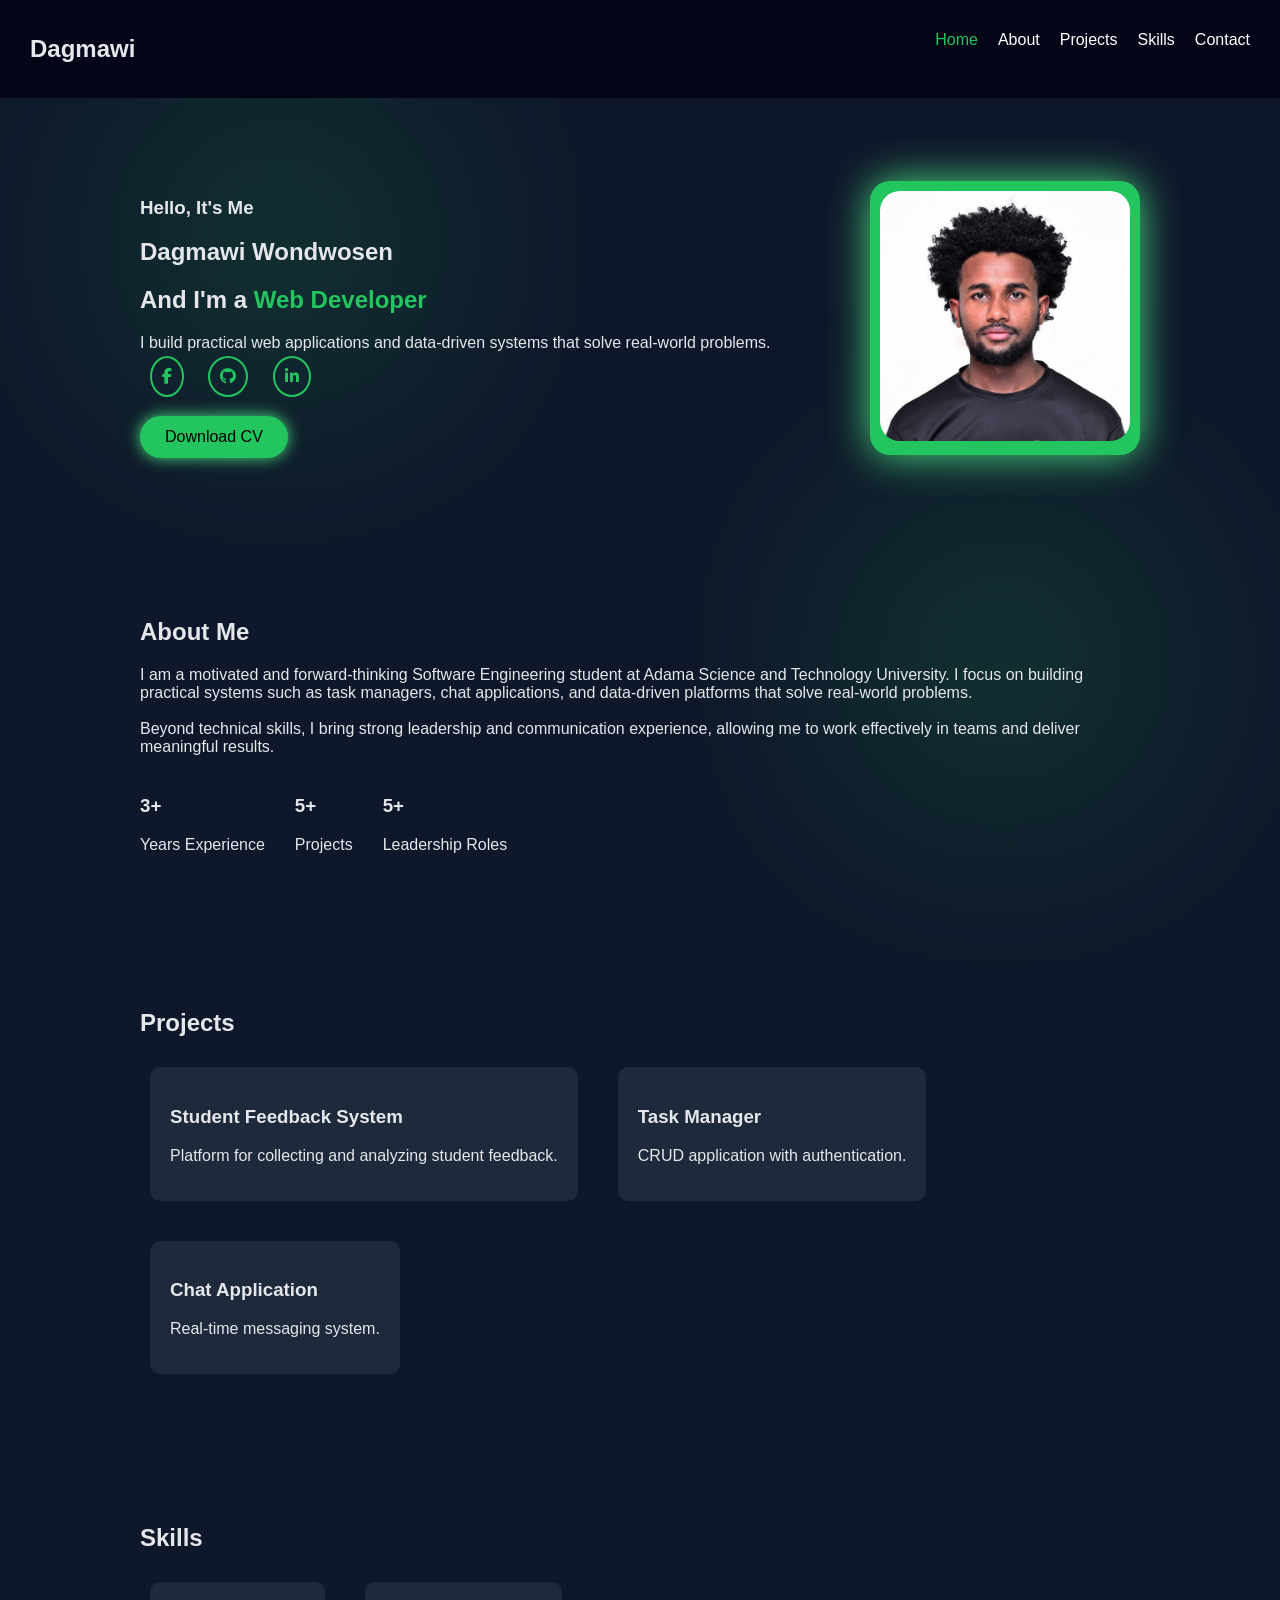
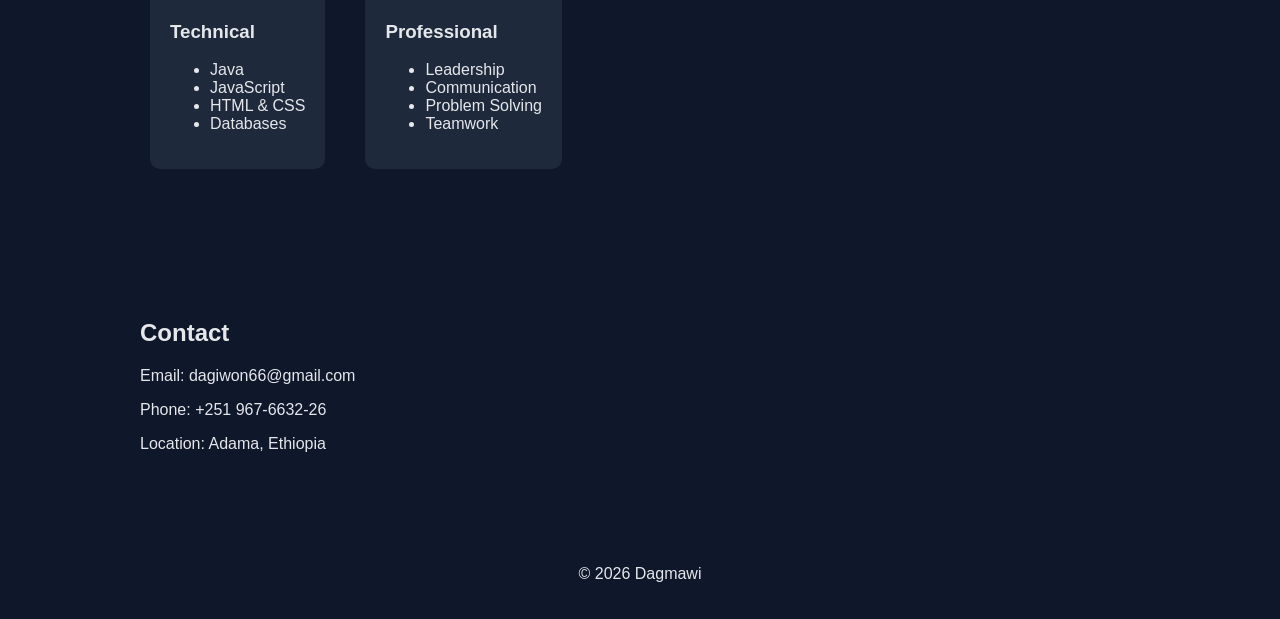
==== index.html @ 43750813 "Updated portfolio design and features" ====
<!DOCTYPE html>
<html lang="en">
<head>
    <meta charset="UTF-8">
    <meta name="viewport" content="width=device-width, initial-scale=1.0">
    <title>Dagmawi Portfolio</title>
    <link rel="stylesheet" href="style.css">

    <!-- ICONS -->
    <link rel="stylesheet" href="https://cdnjs.cloudflare.com/ajax/libs/font-awesome/6.5.0/css/all.min.css">
</head>
<body>

<!-- BACKGROUND SHAPES -->
<div class="bg-shape shape1"></div>
<div class="bg-shape shape2"></div>

<!-- NAVBAR -->
<nav>
    <h2 class="logo">Dagmawi</h2>
    <ul>
        <li><a href="#home" class="active">Home</a></li>
        <li><a href="#about">About</a></li>
        <li><a href="#projects">Projects</a></li>
        <li><a href="#skills">Skills</a></li>
        <li><a href="#contact">Contact</a></li>
    </ul>
</nav>

<!-- HERO -->
<section id="home" class="hero">

    <div class="hero-left">
        <h3>Hello, It's Me</h3>
        <h1>Dagmawi Wondwosen</h1>
        <h2>And I'm a <span class="highlight">Web Developer</span></h2>

        <p>
            I build practical web applications and data-driven systems that solve real-world problems.
        </p>

        <!-- SOCIAL -->
        <div class="socials">
            <a href="#"><i class="fab fa-facebook-f"></i></a>
            <a href="#"><i class="fab fa-github"></i></a>
            <a href="#"><i class="fab fa-linkedin-in"></i></a>
        </div>

        <!-- DOWNLOAD CV (FIXED) -->
        <a href="Dagmawi_CV.pdf" download class="btn">Download CV</a>
    </div>

    <div class="hero-right">
        <div class="image-box">
            <img src="images/profile.jpg" alt="Profile">
        </div>
    </div>

</section>

<!-- ABOUT -->
<section id="about">
    <h2>About Me</h2>

    <p>
        I am a motivated and forward-thinking Software Engineering student at Adama Science and Technology University. 
        I focus on building practical systems such as task managers, chat applications, and data-driven platforms that solve real-world problems.
        <br><br>
        Beyond technical skills, I bring strong leadership and communication experience, allowing me to work effectively in teams and deliver meaningful results.
    </p>

    <div class="stats">
        <div><h3>3+</h3><p>Years Experience</p></div>
        <div><h3>5+</h3><p>Projects</p></div>
        <div><h3>5+</h3><p>Leadership Roles</p></div>
    </div>
</section>

<!-- PROJECTS -->
<section id="projects">
    <h2>Projects</h2>

    <div class="project-grid">
        <div class="card">
            <h3>Student Feedback System</h3>
            <p>Platform for collecting and analyzing student feedback.</p>
        </div>

        <div class="card">
            <h3>Task Manager</h3>
            <p>CRUD application with authentication.</p>
        </div>

        <div class="card">
            <h3>Chat Application</h3>
            <p>Real-time messaging system.</p>
        </div>
    </div>
</section>

<!-- SKILLS -->
<section id="skills">
    <h2>Skills</h2>

    <div class="skills-grid">
        <div class="card">
            <h3>Technical</h3>
            <ul>
                <li>Java</li>
                <li>JavaScript</li>
                <li>HTML & CSS</li>
                <li>Databases</li>
            </ul>
        </div>

        <div class="card">
            <h3>Professional</h3>
            <ul>
                <li>Leadership</li>
                <li>Communication</li>
                <li>Problem Solving</li>
                <li>Teamwork</li>
            </ul>
        </div>
    </div>
</section>

<!-- CONTACT -->
<section id="contact">
    <h2>Contact</h2>
    <p>Email: dagiwon66@gmail.com</p>
    <p>Phone: +251 967-6632-26</p>
    <p>Location: Adama, Ethiopia</p>
</section>

<footer>
    <p>© 2026 Dagmawi</p>
</footer>

<script src="script.js"></script>
</body>
</html>
---- style.css ----
body {
    margin: 0;
    font-family: 'Segoe UI', sans-serif;
    background: #0f172a;
    color: #e5e7eb;
}

/* NAV */
nav {
    display: flex;
    justify-content: space-between;
    padding: 15px 30px;
    background: #020617;
}

nav ul {
    display: flex;
    gap: 20px;
    list-style: none;
}

nav a {
    color: white;
    text-decoration: none;
}

nav a.active {
    color: #22c55e;
}

/* HERO */
.hero {
    display: flex;
    justify-content: space-between;
    align-items: center;
    padding: 80px;
}

.highlight {
    color: #22c55e;
}

/* SOCIAL */
.socials {
    margin-top: 15px;
}

.socials a {
    margin: 10px;
    padding: 10px;
    border: 2px solid #22c55e;
    border-radius: 50%;
    color: #22c55e;
}

.socials a:hover {
    background: #22c55e;
    color: black;
}

/* BUTTON */
.btn {
    display: inline-block;
    margin-top: 30px;
    padding: 12px 25px;
    background: #22c55e;
    border-radius: 25px;
    text-decoration: none;
    color: black;
    box-shadow: 0 0 15px #4ade80;
}

/* IMAGE */
.image-box {
    background: #22c55e;
    padding: 10px;
    border-radius: 20px;
    box-shadow: 0 0 40px #4ade80;
    animation: glow 2s infinite alternate;
}

.image-box img {
    width: 250px;
    border-radius: 20px;
}

/* SECTIONS */
section {
    padding: 60px 30px;
    max-width: 1000px;
    margin: auto;
}

/* CARDS */
.card {
    background: #1e293b;
    padding: 20px;
    border-radius: 10px;
    margin: 10px;
    transition: 0.3s;
}

.card:hover {
    transform: translateY(-5px);
    box-shadow: 0 0 20px #4ade80;
}

/* GRID */
.project-grid, .skills-grid {
    display: flex;
    gap: 20px;
    flex-wrap: wrap;
}

/* STATS */
.stats {
    display: flex;
    gap: 30px;
    margin-top: 20px;
}

/* BACKGROUND SHAPES */
.bg-shape {
    position: fixed;
    width: 300px;
    height: 300px;
    background: #22c55e;
    filter: blur(120px);
    opacity: 0.2;
    z-index: -1;
}

.shape1 { top: 10%; left: 10%; }
.shape2 { bottom: 10%; right: 10%; }

/* FOOTER */
footer {
    text-align: center;
    padding: 20px;
}

/* ANIMATION */
@keyframes glow {
    from { box-shadow: 0 0 20px #22c55e; }
    to { box-shadow: 0 0 50px #4ade80; }
}
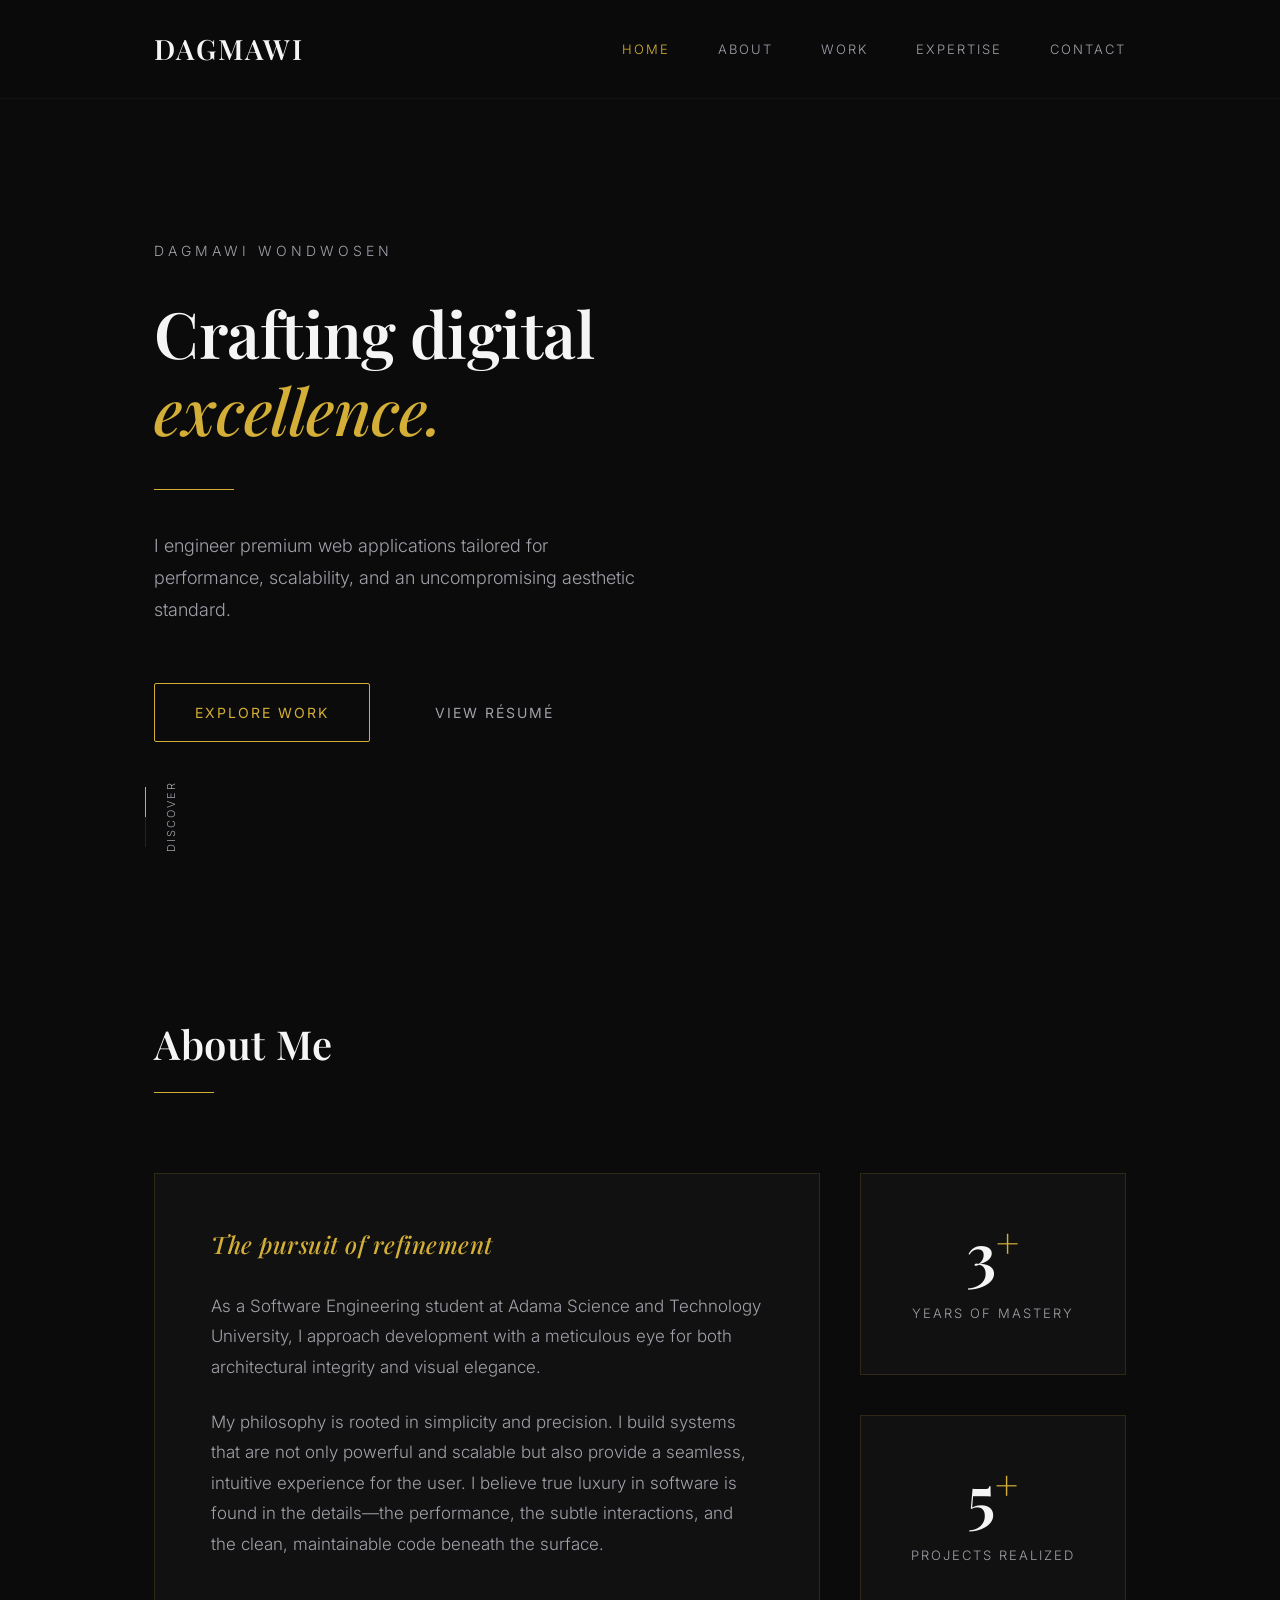
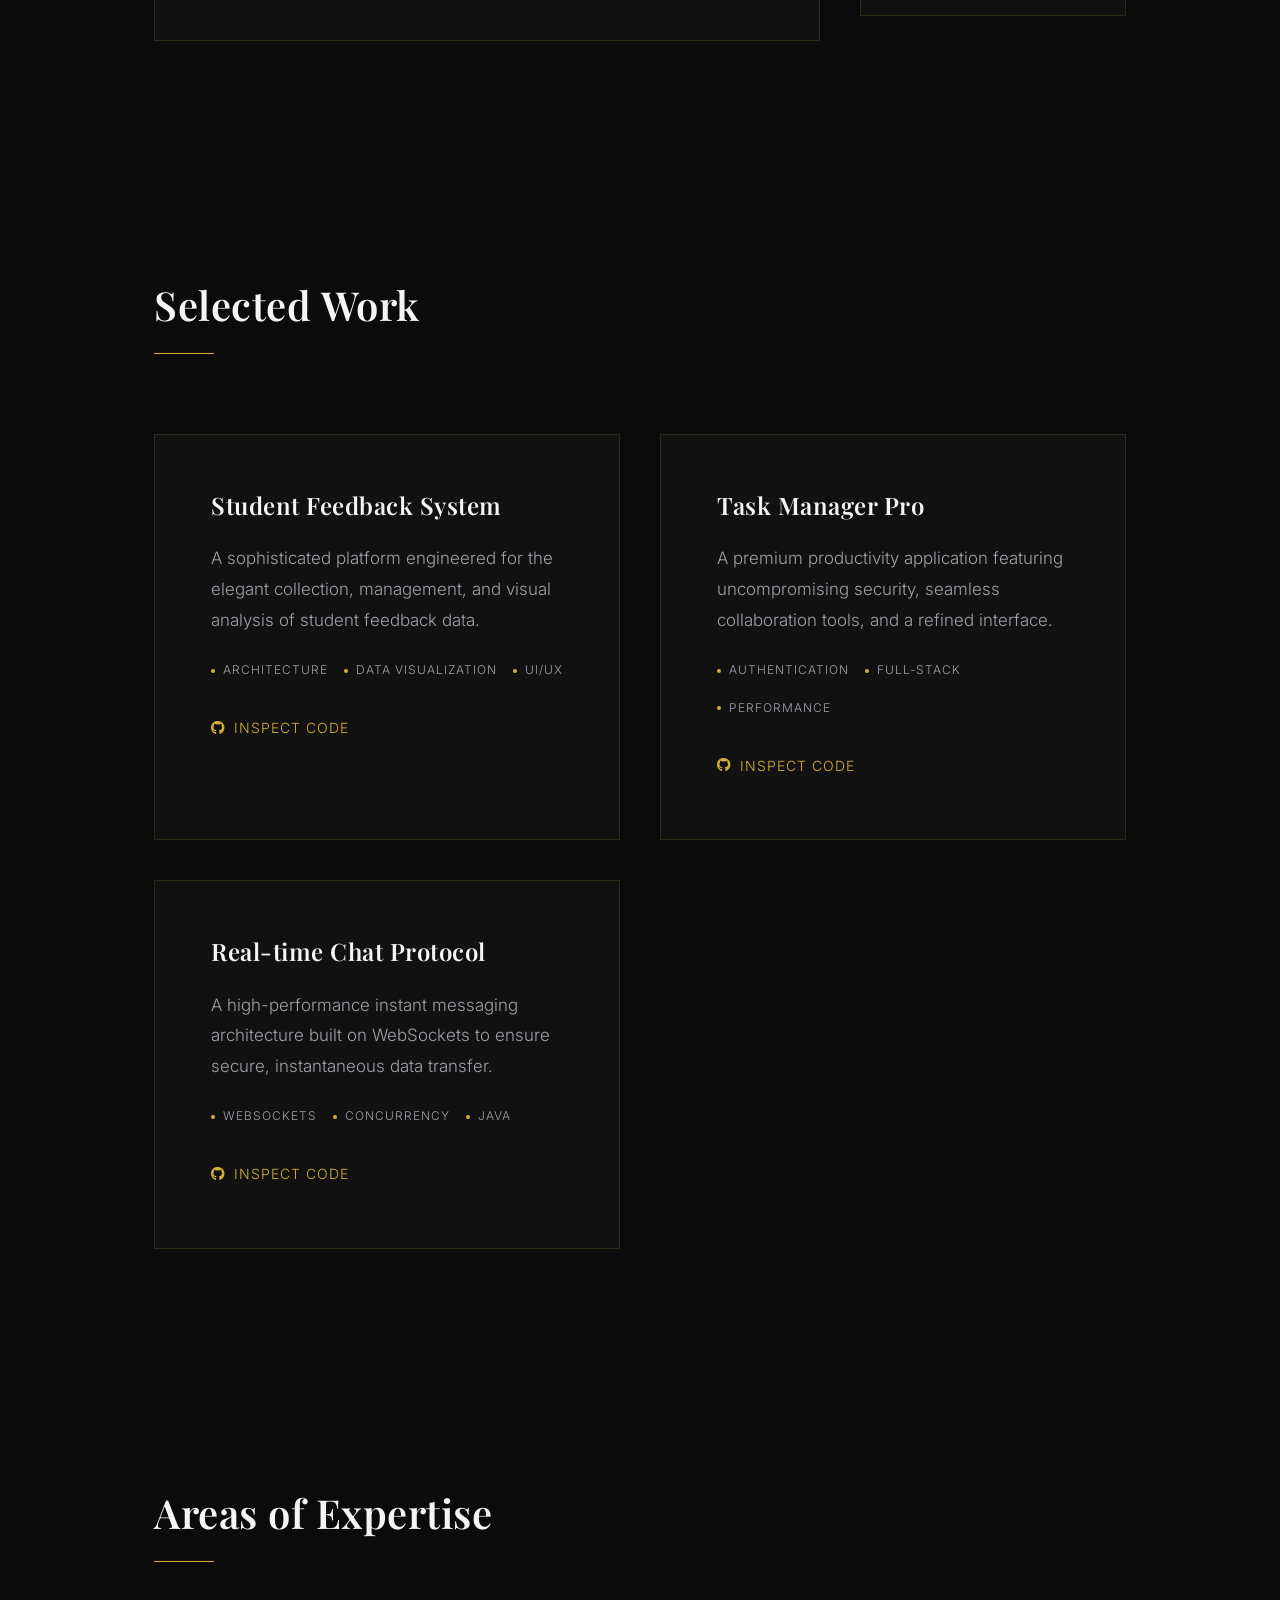
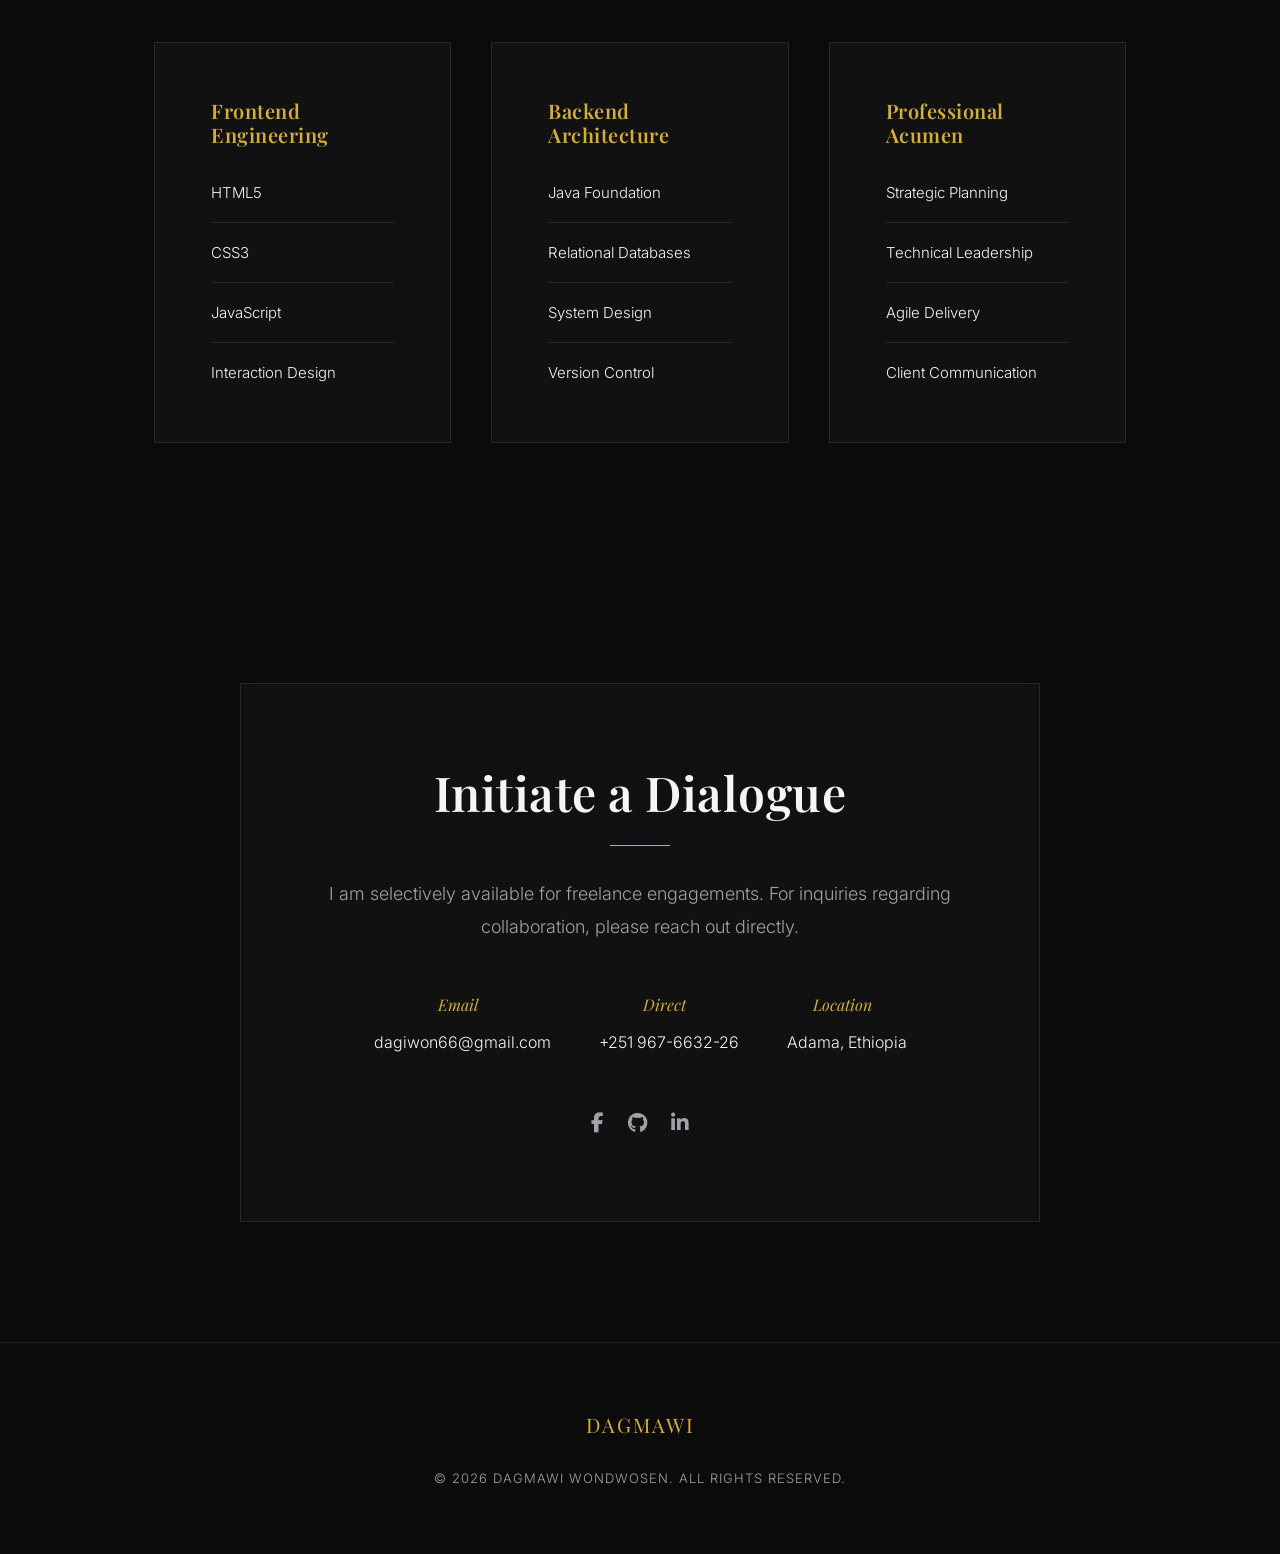
==== commit c6b184e8: "updated portfolio" ====
--- a/index.html
+++ b/index.html
@@ -3,140 +3,231 @@
 <head>
     <meta charset="UTF-8">
     <meta name="viewport" content="width=device-width, initial-scale=1.0">
-    <title>Dagmawi Portfolio</title>
+    <title>Dagmawi Wondwosen | Web Developer</title>
+    <!-- Fonts -->
+    <link rel="preconnect" href="https://fonts.googleapis.com">
+    <link rel="preconnect" href="https://fonts.gstatic.com" crossorigin>
+    <link href="https://fonts.googleapis.com/css2?family=Inter:wght@300;400;500&family=Playfair+Display:ital,wght@0,500;0,600;0,700;1,500&display=swap" rel="stylesheet">
+    <!-- Icons -->
+    <link rel="stylesheet" href="https://cdnjs.cloudflare.com/ajax/libs/font-awesome/6.5.0/css/all.min.css">
+    <!-- CSS -->
     <link rel="stylesheet" href="style.css">
-
-    <!-- ICONS -->
-    <link rel="stylesheet" href="https://cdnjs.cloudflare.com/ajax/libs/font-awesome/6.5.0/css/all.min.css">
 </head>
 <body>
 
-<!-- BACKGROUND SHAPES -->
-<div class="bg-shape shape1"></div>
-<div class="bg-shape shape2"></div>
-
-<!-- NAVBAR -->
-<nav>
-    <h2 class="logo">Dagmawi</h2>
-    <ul>
-        <li><a href="#home" class="active">Home</a></li>
-        <li><a href="#about">About</a></li>
-        <li><a href="#projects">Projects</a></li>
-        <li><a href="#skills">Skills</a></li>
-        <li><a href="#contact">Contact</a></li>
-    </ul>
-</nav>
-
-<!-- HERO -->
-<section id="home" class="hero">
-
-    <div class="hero-left">
-        <h3>Hello, It's Me</h3>
-        <h1>Dagmawi Wondwosen</h1>
-        <h2>And I'm a <span class="highlight">Web Developer</span></h2>
-
-        <p>
-            I build practical web applications and data-driven systems that solve real-world problems.
-        </p>
-
-        <!-- SOCIAL -->
-        <div class="socials">
-            <a href="#"><i class="fab fa-facebook-f"></i></a>
-            <a href="#"><i class="fab fa-github"></i></a>
-            <a href="#"><i class="fab fa-linkedin-in"></i></a>
+    <!-- Header & Navigation -->
+    <header>
+        <nav class="main-nav">
+            <a href="#home" class="logo">Dagmawi</a>
+            <ul class="nav-links">
+                <li><a href="#home" class="active">Home</a></li>
+                <li><a href="#about">About</a></li>
+                <li><a href="#projects">Work</a></li>
+                <li><a href="#skills">Expertise</a></li>
+                <li><a href="#contact">Contact</a></li>
+            </ul>
+            <div class="menu-toggle">
+                <i class="fas fa-bars"></i>
+            </div>
+        </nav>
+    </header>
+
+    <main>
+        <!-- Home / Hero Section -->
+        <section id="home" class="hero">
+            <div class="hero-content">
+                <div class="hero-text">
+                    <p class="greeting reveal-up">Dagmawi Wondwosen</p>
+                    <h1 class="title reveal-up delay-1">
+                        Crafting digital <br>
+                        <em>excellence.</em>
+                    </h1>
+                    <div class="gold-line reveal-up delay-2"></div>
+                    <p class="description reveal-up delay-3">
+                        I engineer premium web applications tailored for performance, scalability, and an uncompromising aesthetic standard.
+                    </p>
+                    <div class="hero-actions reveal-up delay-4">
+                        <a href="#projects" class="btn primary-btn">
+                            Explore Work
+                        </a>
+                        <a href="cv.html" target="_blank" class="btn secondary-btn">
+                            View Résumé
+                        </a>
+                    </div>
+                </div>
+            </div>
+            
+            <div class="scroll-indicator">
+                <div class="scroll-line"></div>
+                <span>Discover</span>
+            </div>
+        </section>
+
+        <!-- About Section -->
+        <section id="about" class="about section-spacing">
+            <div class="section-header reveal-up">
+                <h2>About Me</h2>
+                <div class="gold-divider"></div>
+            </div>
+            
+            <div class="about-grid">
+                <div class="about-text luxury-card reveal-up">
+                    <h3>The pursuit of refinement</h3>
+                    <p>As a Software Engineering student at Adama Science and Technology University, I approach development with a meticulous eye for both architectural integrity and visual elegance.</p>
+                    <p>My philosophy is rooted in simplicity and precision. I build systems that are not only powerful and scalable but also provide a seamless, intuitive experience for the user. I believe true luxury in software is found in the details—the performance, the subtle interactions, and the clean, maintainable code beneath the surface.</p>
+                </div>
+                <div class="stats-container">
+                    <div class="stat-box luxury-card reveal-up delay-1">
+                        <h3 class="stat-number">3<span class="gold-plus">+</span></h3>
+                        <p class="stat-label">Years of Mastery</p>
+                    </div>
+                    <div class="stat-box luxury-card reveal-up delay-2">
+                        <h3 class="stat-number">5<span class="gold-plus">+</span></h3>
+                        <p class="stat-label">Projects Realized</p>
+                    </div>
+                </div>
+            </div>
+        </section>
+
+        <!-- Projects Section -->
+        <section id="projects" class="projects section-spacing">
+            <div class="section-header reveal-up">
+                <h2>Selected Work</h2>
+                <div class="gold-divider"></div>
+            </div>
+            
+            <div class="project-showcase">
+                <!-- Project 1 -->
+                <div class="project-card luxury-card reveal-up">
+                    <div class="project-content">
+                        <h3>Student Feedback System</h3>
+                        <p>A sophisticated platform engineered for the elegant collection, management, and visual analysis of student feedback data.</p>
+                        <div class="project-tags">
+                            <span>Architecture</span>
+                            <span>Data Visualization</span>
+                            <span>UI/UX</span>
+                        </div>
+                        <div class="project-links mt-32">
+                             <a href="https://github.com/dreykov69/Student-Feedback-and-evaluation-System" target="_blank" rel="noopener noreferrer" class="btn-text">
+                                <i class="fab fa-github"></i> Inspect Code
+                            </a>
+                        </div>
+                    </div>
+                </div>
+
+                <!-- Project 2 -->
+                <div class="project-card luxury-card reveal-up delay-1">
+                    <div class="project-content">
+                        <h3>Task Manager Pro</h3>
+                        <p>A premium productivity application featuring uncompromising security, seamless collaboration tools, and a refined interface.</p>
+                        <div class="project-tags">
+                            <span>Authentication</span>
+                            <span>Full-Stack</span>
+                            <span>Performance</span>
+                        </div>
+                        <div class="project-links mt-32">
+                            <a href="https://github.com/dreykov69/Task-Manager" target="_blank" rel="noopener noreferrer" class="btn-text">
+                                <i class="fab fa-github"></i> Inspect Code
+                            </a>
+                        </div>
+                    </div>
+                </div>
+
+                <!-- Project 3 -->
+                <div class="project-card luxury-card reveal-up delay-2">
+                    <div class="project-content">
+                        <h3>Real-time Chat Protocol</h3>
+                        <p>A high-performance instant messaging architecture built on WebSockets to ensure secure, instantaneous data transfer.</p>
+                        <div class="project-tags">
+                            <span>WebSockets</span>
+                            <span>Concurrency</span>
+                            <span>Java</span>
+                        </div>
+                         <div class="project-links mt-32">
+                            <a href="https://github.com/dreykov69/Chat-App" target="_blank" rel="noopener noreferrer" class="btn-text">
+                                <i class="fab fa-github"></i> Inspect Code
+                            </a>
+                        </div>
+                    </div>
+                </div>
+            </div>
+        </section>
+
+        <!-- Skills Section -->
+        <section id="skills" class="skills section-spacing">
+             <div class="section-header reveal-up">
+                <h2>Areas of Expertise</h2>
+                <div class="gold-divider"></div>
+            </div>
+            
+            <div class="skills-grid">
+                <div class="skill-category luxury-card reveal-up">
+                    <h3>Frontend Engineering</h3>
+                    <div class="skill-tags">
+                        <span>HTML5</span>
+                        <span>CSS3</span>
+                        <span>JavaScript</span>
+                        <span>Interaction Design</span>
+                    </div>
+                </div>
+                <div class="skill-category luxury-card reveal-up delay-1">
+                    <h3>Backend Architecture</h3>
+                    <div class="skill-tags">
+                        <span>Java Foundation</span>
+                        <span>Relational Databases</span>
+                        <span>System Design</span>
+                        <span>Version Control</span>
+                    </div>
+                </div>
+                <div class="skill-category luxury-card reveal-up delay-2">
+                    <h3>Professional Acumen</h3>
+                    <div class="skill-tags">
+                        <span>Strategic Planning</span>
+                        <span>Technical Leadership</span>
+                        <span>Agile Delivery</span>
+                        <span>Client Communication</span>
+                    </div>
+                </div>
+            </div>
+        </section>
+
+        <!-- Contact Section -->
+        <section id="contact" class="contact section-spacing">
+            <div class="contact-card luxury-card reveal-up">
+                <div class="contact-info">
+                    <h2>Initiate a Dialogue</h2>
+                    <div class="gold-divider center"></div>
+                    <p class="mt-32">I am selectively available for freelance engagements. For inquiries regarding collaboration, please reach out directly.</p>
+                    
+                    <div class="contact-links mt-48">
+                        <a href="mailto:dagiwon66@gmail.com" class="contact-item">
+                            <span class="gold-accent">Email</span> dagiwon66@gmail.com
+                        </a>
+                        <a href="tel:+251967663226" class="contact-item">
+                            <span class="gold-accent">Direct</span> +251 967-6632-26
+                        </a>
+                        <div class="contact-item">
+                            <span class="gold-accent">Location</span> Adama, Ethiopia
+                        </div>
+                    </div>
+
+                    <div class="social-links mt-48">
+                        <a href="#" aria-label="Facebook"><i class="fab fa-facebook-f"></i></a>
+                        <a href="#" aria-label="Github"><i class="fab fa-github"></i></a>
+                        <a href="#" aria-label="LinkedIn"><i class="fab fa-linkedin-in"></i></a>
+                    </div>
+                </div>
+            </div>
+        </section>
+    </main>
+
+    <footer>
+        <div class="footer-container">
+            <a href="#home" class="logo-small">Dagmawi</a>
+            <p>&copy; 2026 Dagmawi Wondwosen. All rights reserved.</p>
         </div>
-
-        <!-- DOWNLOAD CV (FIXED) -->
-        <a href="Dagmawi_CV.pdf" download class="btn">Download CV</a>
-    </div>
-
-    <div class="hero-right">
-        <div class="image-box">
-            <img src="images/profile.jpg" alt="Profile">
-        </div>
-    </div>
-
-</section>
-
-<!-- ABOUT -->
-<section id="about">
-    <h2>About Me</h2>
-
-    <p>
-        I am a motivated and forward-thinking Software Engineering student at Adama Science and Technology University. 
-        I focus on building practical systems such as task managers, chat applications, and data-driven platforms that solve real-world problems.
-        <br><br>
-        Beyond technical skills, I bring strong leadership and communication experience, allowing me to work effectively in teams and deliver meaningful results.
-    </p>
-
-    <div class="stats">
-        <div><h3>3+</h3><p>Years Experience</p></div>
-        <div><h3>5+</h3><p>Projects</p></div>
-        <div><h3>5+</h3><p>Leadership Roles</p></div>
-    </div>
-</section>
-
-<!-- PROJECTS -->
-<section id="projects">
-    <h2>Projects</h2>
-
-    <div class="project-grid">
-        <div class="card">
-            <h3>Student Feedback System</h3>
-            <p>Platform for collecting and analyzing student feedback.</p>
-        </div>
-
-        <div class="card">
-            <h3>Task Manager</h3>
-            <p>CRUD application with authentication.</p>
-        </div>
-
-        <div class="card">
-            <h3>Chat Application</h3>
-            <p>Real-time messaging system.</p>
-        </div>
-    </div>
-</section>
-
-<!-- SKILLS -->
-<section id="skills">
-    <h2>Skills</h2>
-
-    <div class="skills-grid">
-        <div class="card">
-            <h3>Technical</h3>
-            <ul>
-                <li>Java</li>
-                <li>JavaScript</li>
-                <li>HTML & CSS</li>
-                <li>Databases</li>
-            </ul>
-        </div>
-
-        <div class="card">
-            <h3>Professional</h3>
-            <ul>
-                <li>Leadership</li>
-                <li>Communication</li>
-                <li>Problem Solving</li>
-                <li>Teamwork</li>
-            </ul>
-        </div>
-    </div>
-</section>
-
-<!-- CONTACT -->
-<section id="contact">
-    <h2>Contact</h2>
-    <p>Email: dagiwon66@gmail.com</p>
-    <p>Phone: +251 967-6632-26</p>
-    <p>Location: Adama, Ethiopia</p>
-</section>
-
-<footer>
-    <p>© 2026 Dagmawi</p>
-</footer>
-
-<script src="script.js"></script>
+    </footer>
+
+    <script src="script.js"></script>
 </body>
 </html>
--- a/style.css
+++ b/style.css
@@ -1,146 +1,585 @@
+:root {
+    /* Colors - Premium Luxury Theme */
+    --bg-base: #0b0b0c;      /* Deep black */
+    --bg-surface: #111111;   /* Near black for cards */
+    
+    --text-primary: #f5f5f5; /* Soft white */
+    --text-secondary: #a1a1aa; /* Muted gray */
+    
+    --accent-gold: #d4af37;  /* Warm gold */
+    --accent-gold-dark: #aa8c2c; /* Darker gold for borders/hover */
+    --gold-gradient: linear-gradient(135deg, #d4af37, #f59e0b);
+    
+    --border-subtle: rgba(212, 175, 55, 0.15); /* Very faint gold border */
+    
+    /* Typography */
+    --font-heading: 'Playfair Display', serif;
+    --font-body: 'Inter', sans-serif;
+    
+    /* Layout */
+    --max-width: 1100px;
+    --section-padding: 120px; /* Massive spacing for luxury feel */
+}
+
+* {
+    margin: 0;
+    padding: 0;
+    box-sizing: border-box;
+}
+
+html {
+    scroll-behavior: smooth;
+    background-color: var(--bg-base);
+}
+
 body {
-    margin: 0;
-    font-family: 'Segoe UI', sans-serif;
-    background: #0f172a;
-    color: #e5e7eb;
-}
-
-/* NAV */
-nav {
+    font-family: var(--font-body);
+    background-color: var(--bg-base);
+    color: var(--text-primary);
+    line-height: 1.8;
+    font-size: 16px;
+    font-weight: 300;
+    -webkit-font-smoothing: antialiased;
+    -moz-osx-font-smoothing: grayscale;
+}
+
+/* Typography Hierarchy */
+h1, h2, h3, h4, .logo {
+    font-family: var(--font-heading);
+    color: var(--text-primary);
+    line-height: 1.2;
+    font-weight: 600;
+}
+
+h1 { 
+    font-size: clamp(40px, 6vw, 64px); 
+    letter-spacing: -0.5px;
+}
+
+h1 em {
+    color: var(--accent-gold);
+    font-style: italic;
+    font-weight: 500;
+}
+
+h2 { 
+    font-size: 40px; 
+    letter-spacing: 0.5px;
+}
+
+h3 { 
+    font-size: 24px; 
+    letter-spacing: 0.5px;
+    color: var(--accent-gold);
+}
+
+p {
+    color: var(--text-secondary);
+    font-size: 17px;
+    line-height: 1.8;
+    margin-bottom: 24px;
+}
+
+.gold-accent {
+    color: var(--accent-gold);
+    font-family: var(--font-heading);
+    font-style: italic;
+    margin-right: 8px;
+}
+
+/* Layout & Spacing */
+.section-spacing {
+    padding: var(--section-padding) 5%;
+    max-width: var(--max-width);
+    margin: 0 auto;
+}
+
+.section-header {
+    margin-bottom: 80px;
+}
+
+.gold-divider {
+    width: 60px;
+    height: 1px;
+    background: var(--accent-gold);
+    margin-top: 24px;
+}
+
+.gold-divider.center {
+    margin: 24px auto 0;
+}
+
+.mt-32 { margin-top: 32px; }
+.mt-48 { margin-top: 48px; }
+
+/* UI Components */
+.btn {
+    display: inline-flex;
+    align-items: center;
+    justify-content: center;
+    padding: 16px 40px;
+    font-family: var(--font-body);
+    font-weight: 400;
+    font-size: 14px;
+    letter-spacing: 2px;
+    text-transform: uppercase;
+    text-decoration: none;
+    transition: all 0.4s ease;
+    cursor: pointer;
+    border-radius: 2px;
+}
+
+.primary-btn {
+    background-color: transparent;
+    color: var(--accent-gold);
+    border: 1px solid var(--accent-gold);
+    position: relative;
+    overflow: hidden;
+    z-index: 1;
+}
+
+.primary-btn::before {
+    content: '';
+    position: absolute;
+    top: 0; left: 0; width: 100%; height: 100%;
+    background-color: var(--accent-gold);
+    z-index: -1;
+    transform: scaleX(0);
+    transform-origin: right;
+    transition: transform 0.4s ease;
+}
+
+.primary-btn:hover {
+    color: var(--bg-base);
+}
+
+.primary-btn:hover::before {
+    transform: scaleX(1);
+    transform-origin: left;
+}
+
+.secondary-btn {
+    background-color: transparent;
+    color: var(--text-secondary);
+    border: 1px solid transparent;
+}
+
+.secondary-btn:hover {
+    color: var(--text-primary);
+}
+
+.btn-text {
+    font-family: var(--font-body);
+    font-size: 14px;
+    color: var(--accent-gold);
+    text-decoration: none;
+    text-transform: uppercase;
+    letter-spacing: 1px;
+    display: inline-flex;
+    align-items: center;
+    gap: 8px;
+    transition: color 0.3s ease;
+    padding-bottom: 4px;
+    border-bottom: 1px solid transparent;
+}
+
+.btn-text:hover {
+    color: var(--text-primary);
+    border-bottom-color: var(--text-primary);
+}
+
+/* Luxury Cards */
+.luxury-card {
+    background-color: var(--bg-surface);
+    border: 1px solid var(--border-subtle);
+    padding: 56px;
+    transition: border-color 0.5s ease, transform 0.5s ease;
+}
+
+.luxury-card:hover {
+    border-color: rgba(212, 175, 55, 0.4);
+}
+
+/* Header & Navigation */
+header {
+    position: fixed;
+    top: 0; width: 100%;
+    z-index: 100;
+    background-color: rgba(11, 11, 12, 0.95);
+    border-bottom: 1px solid rgba(255, 255, 255, 0.03);
+}
+
+.main-nav {
     display: flex;
     justify-content: space-between;
-    padding: 15px 30px;
-    background: #020617;
-}
-
-nav ul {
-    display: flex;
-    gap: 20px;
+    align-items: center;
+    max-width: var(--max-width);
+    margin: 0 auto;
+    padding: 32px 5%;
+}
+
+.logo {
+    font-size: 28px;
+    letter-spacing: 2px;
+    text-decoration: none;
+    text-transform: uppercase;
+}
+
+.nav-links {
+    display: flex;
+    gap: 48px;
     list-style: none;
 }
 
-nav a {
-    color: white;
-    text-decoration: none;
-}
-
-nav a.active {
-    color: #22c55e;
-}
-
-/* HERO */
+.nav-links a {
+    color: var(--text-secondary);
+    text-decoration: none;
+    font-size: 13px;
+    text-transform: uppercase;
+    letter-spacing: 2px;
+    transition: color 0.3s ease;
+}
+
+.nav-links a:hover, .nav-links a.active {
+    color: var(--accent-gold);
+}
+
+.menu-toggle {
+    display: none;
+    font-size: 24px;
+    cursor: pointer;
+    color: var(--accent-gold);
+}
+
+/* Hero Section */
 .hero {
-    display: flex;
-    justify-content: space-between;
-    align-items: center;
-    padding: 80px;
-}
-
-.highlight {
-    color: #22c55e;
-}
-
-/* SOCIAL */
-.socials {
-    margin-top: 15px;
-}
-
-.socials a {
-    margin: 10px;
-    padding: 10px;
-    border: 2px solid #22c55e;
+    min-height: 100vh;
+    display: flex;
+    flex-direction: column;
+    justify-content: center;
+    position: relative;
+    padding: 0 5%;
+    max-width: var(--max-width);
+    margin: 0 auto;
+}
+
+.hero-content {
+    margin-top: 80px;
+}
+
+.greeting {
+    font-family: var(--font-body);
+    font-size: 14px;
+    text-transform: uppercase;
+    letter-spacing: 4px;
+    color: var(--text-secondary);
+    margin-bottom: 32px;
+}
+
+.gold-line {
+    width: 80px;
+    height: 1px;
+    background: var(--accent-gold);
+    margin: 40px 0;
+}
+
+.hero .description {
+    max-width: 500px;
+    margin-bottom: 56px;
+    font-size: 18px;
+}
+
+.hero-actions {
+    display: flex;
+    gap: 24px;
+    align-items: center;
+}
+
+/* Scroll Indicator */
+.scroll-indicator {
+    position: absolute;
+    bottom: 48px;
+    left: 5%;
+    display: flex;
+    align-items: center;
+    gap: 16px;
+}
+
+.scroll-line {
+    width: 1px;
+    height: 60px;
+    background-color: var(--border-subtle);
+    position: relative;
+    overflow: hidden;
+}
+
+.scroll-line::after {
+    content: '';
+    position: absolute;
+    top: 0; left: 0;
+    width: 100%; height: 50%;
+    background-color: var(--accent-gold);
+    animation: scrollLine 2s infinite ease-in-out;
+}
+
+@keyframes scrollLine {
+    0% { transform: translateY(-100%); }
+    100% { transform: translateY(200%); }
+}
+
+.scroll-indicator span {
+    font-size: 11px;
+    color: var(--text-secondary);
+    text-transform: uppercase;
+    letter-spacing: 2px;
+    writing-mode: vertical-rl;
+    transform: rotate(180deg);
+}
+
+/* About Section */
+.about-grid {
+    display: grid;
+    grid-template-columns: 2.5fr 1fr;
+    gap: 40px;
+}
+
+.about-text h3 {
+    margin-bottom: 32px;
+    font-style: italic;
+    font-weight: 500;
+}
+
+.stats-container {
+    display: flex;
+    flex-direction: column;
+    gap: 40px;
+}
+
+.stat-box {
+    display: flex;
+    flex-direction: column;
+    justify-content: center;
+    align-items: center;
+    text-align: center;
+    padding: 48px;
+}
+
+.stat-number {
+    font-size: 64px;
+    font-family: var(--font-heading);
+    color: var(--text-primary);
+    line-height: 1;
+    margin-bottom: 16px;
+}
+
+.gold-plus {
+    color: var(--accent-gold);
+    font-size: 40px;
+    vertical-align: super;
+}
+
+.stat-label {
+    font-size: 13px;
+    text-transform: uppercase;
+    letter-spacing: 2px;
+    margin-bottom: 0;
+}
+
+/* Projects Section */
+.project-showcase {
+    display: grid;
+    grid-template-columns: repeat(auto-fit, minmax(320px, 1fr));
+    gap: 40px;
+}
+
+.project-card {
+    display: flex;
+    flex-direction: column;
+}
+
+.project-content h3 {
+    margin-bottom: 24px;
+    color: var(--text-primary);
+}
+
+.project-content p {
+    flex-grow: 1;
+}
+
+.project-tags {
+    display: flex;
+    flex-wrap: wrap;
+    gap: 16px;
+    margin-top: 24px;
+}
+
+.project-tags span {
+    font-size: 12px;
+    color: var(--text-secondary);
+    text-transform: uppercase;
+    letter-spacing: 1px;
+}
+
+.project-tags span::before {
+    content: '';
+    display: inline-block;
+    width: 4px; height: 4px;
+    background-color: var(--accent-gold);
     border-radius: 50%;
-    color: #22c55e;
-}
-
-.socials a:hover {
-    background: #22c55e;
-    color: black;
-}
-
-/* BUTTON */
-.btn {
-    display: inline-block;
-    margin-top: 30px;
-    padding: 12px 25px;
-    background: #22c55e;
-    border-radius: 25px;
-    text-decoration: none;
-    color: black;
-    box-shadow: 0 0 15px #4ade80;
-}
-
-/* IMAGE */
-.image-box {
-    background: #22c55e;
-    padding: 10px;
-    border-radius: 20px;
-    box-shadow: 0 0 40px #4ade80;
-    animation: glow 2s infinite alternate;
-}
-
-.image-box img {
-    width: 250px;
-    border-radius: 20px;
-}
-
-/* SECTIONS */
-section {
-    padding: 60px 30px;
-    max-width: 1000px;
-    margin: auto;
-}
-
-/* CARDS */
-.card {
-    background: #1e293b;
-    padding: 20px;
-    border-radius: 10px;
-    margin: 10px;
-    transition: 0.3s;
-}
-
-.card:hover {
-    transform: translateY(-5px);
-    box-shadow: 0 0 20px #4ade80;
-}
-
-/* GRID */
-.project-grid, .skills-grid {
-    display: flex;
-    gap: 20px;
+    margin-right: 8px;
+    vertical-align: middle;
+}
+
+/* Skills Section */
+.skills-grid {
+    display: grid;
+    grid-template-columns: repeat(auto-fit, minmax(280px, 1fr));
+    gap: 40px;
+}
+
+.skill-category h3 {
+    margin-bottom: 32px;
+    font-size: 20px;
+}
+
+.skill-tags {
+    display: flex;
+    flex-direction: column;
+    gap: 16px;
+}
+
+.skill-tags span {
+    color: var(--text-primary);
+    font-size: 15px;
+    border-bottom: 1px solid var(--border-subtle);
+    padding-bottom: 16px;
+}
+
+.skill-tags span:last-child {
+    border-bottom: none;
+    padding-bottom: 0;
+}
+
+/* Contact Section */
+.contact-card {
+    max-width: 800px;
+    margin: 0 auto;
+    text-align: center;
+    padding: 80px 40px;
+}
+
+.contact-info h2 {
+    font-size: 48px;
+}
+
+.contact-info p {
+    font-size: 18px;
+}
+
+.contact-links {
+    display: flex;
+    justify-content: center;
+    gap: 48px;
     flex-wrap: wrap;
 }
 
-/* STATS */
-.stats {
-    display: flex;
-    gap: 30px;
-    margin-top: 20px;
-}
-
-/* BACKGROUND SHAPES */
-.bg-shape {
-    position: fixed;
-    width: 300px;
-    height: 300px;
-    background: #22c55e;
-    filter: blur(120px);
-    opacity: 0.2;
-    z-index: -1;
-}
-
-.shape1 { top: 10%; left: 10%; }
-.shape2 { bottom: 10%; right: 10%; }
-
-/* FOOTER */
+.contact-item {
+    display: flex;
+    flex-direction: column;
+    align-items: center;
+    gap: 8px;
+    color: var(--text-primary);
+    text-decoration: none;
+    font-size: 16px;
+    transition: color 0.3s ease;
+}
+
+.contact-item:hover {
+    color: var(--accent-gold);
+}
+
+.social-links {
+    display: flex;
+    justify-content: center;
+    gap: 24px;
+}
+
+.social-links a {
+    color: var(--text-secondary);
+    text-decoration: none;
+    font-size: 20px;
+    transition: color 0.3s ease;
+}
+
+.social-links a:hover {
+    color: var(--accent-gold);
+}
+
+/* Footer */
 footer {
-    text-align: center;
-    padding: 20px;
-}
-
-/* ANIMATION */
-@keyframes glow {
-    from { box-shadow: 0 0 20px #22c55e; }
-    to { box-shadow: 0 0 50px #4ade80; }
+    border-top: 1px solid var(--border-subtle);
+    padding: 64px 5%;
+}
+
+.footer-container {
+    max-width: var(--max-width);
+    margin: 0 auto;
+    display: flex;
+    flex-direction: column;
+    align-items: center;
+    gap: 24px;
+}
+
+.logo-small {
+    font-family: var(--font-heading);
+    font-size: 20px;
+    letter-spacing: 2px;
+    text-decoration: none;
+    text-transform: uppercase;
+    color: var(--accent-gold);
+}
+
+.footer-container p {
+    font-size: 13px;
+    margin-bottom: 0;
+    text-transform: uppercase;
+    letter-spacing: 1px;
+}
+
+/* Animations */
+.reveal-up {
+    opacity: 0;
+    transform: translateY(30px);
+    transition: opacity 1s cubic-bezier(0.16, 1, 0.3, 1), transform 1s cubic-bezier(0.16, 1, 0.3, 1);
+}
+
+.reveal-up.active {
+    opacity: 1;
+    transform: translateY(0);
+}
+
+.delay-1 { transition-delay: 0.15s; }
+.delay-2 { transition-delay: 0.3s; }
+.delay-3 { transition-delay: 0.45s; }
+.delay-4 { transition-delay: 0.6s; }
+
+/* Responsive */
+@media (max-width: 968px) {
+    .section-spacing { padding: 80px 5%; }
+    h1 { font-size: 48px; }
+    .about-grid { grid-template-columns: 1fr; }
+    .stats-container { flex-direction: row; gap: 24px; }
+    .stat-box { flex: 1; padding: 32px; }
+}
+
+@media (max-width: 768px) {
+    .nav-links { display: none; }
+    .menu-toggle { display: block; }
+    
+    .hero-actions { flex-direction: column; align-items: flex-start; }
+    .contact-links { flex-direction: column; gap: 32px; }
+    .luxury-card { padding: 32px; }
+}
+@media (max-width: 480px) {
+    .stats-container { flex-direction: column; }
 }
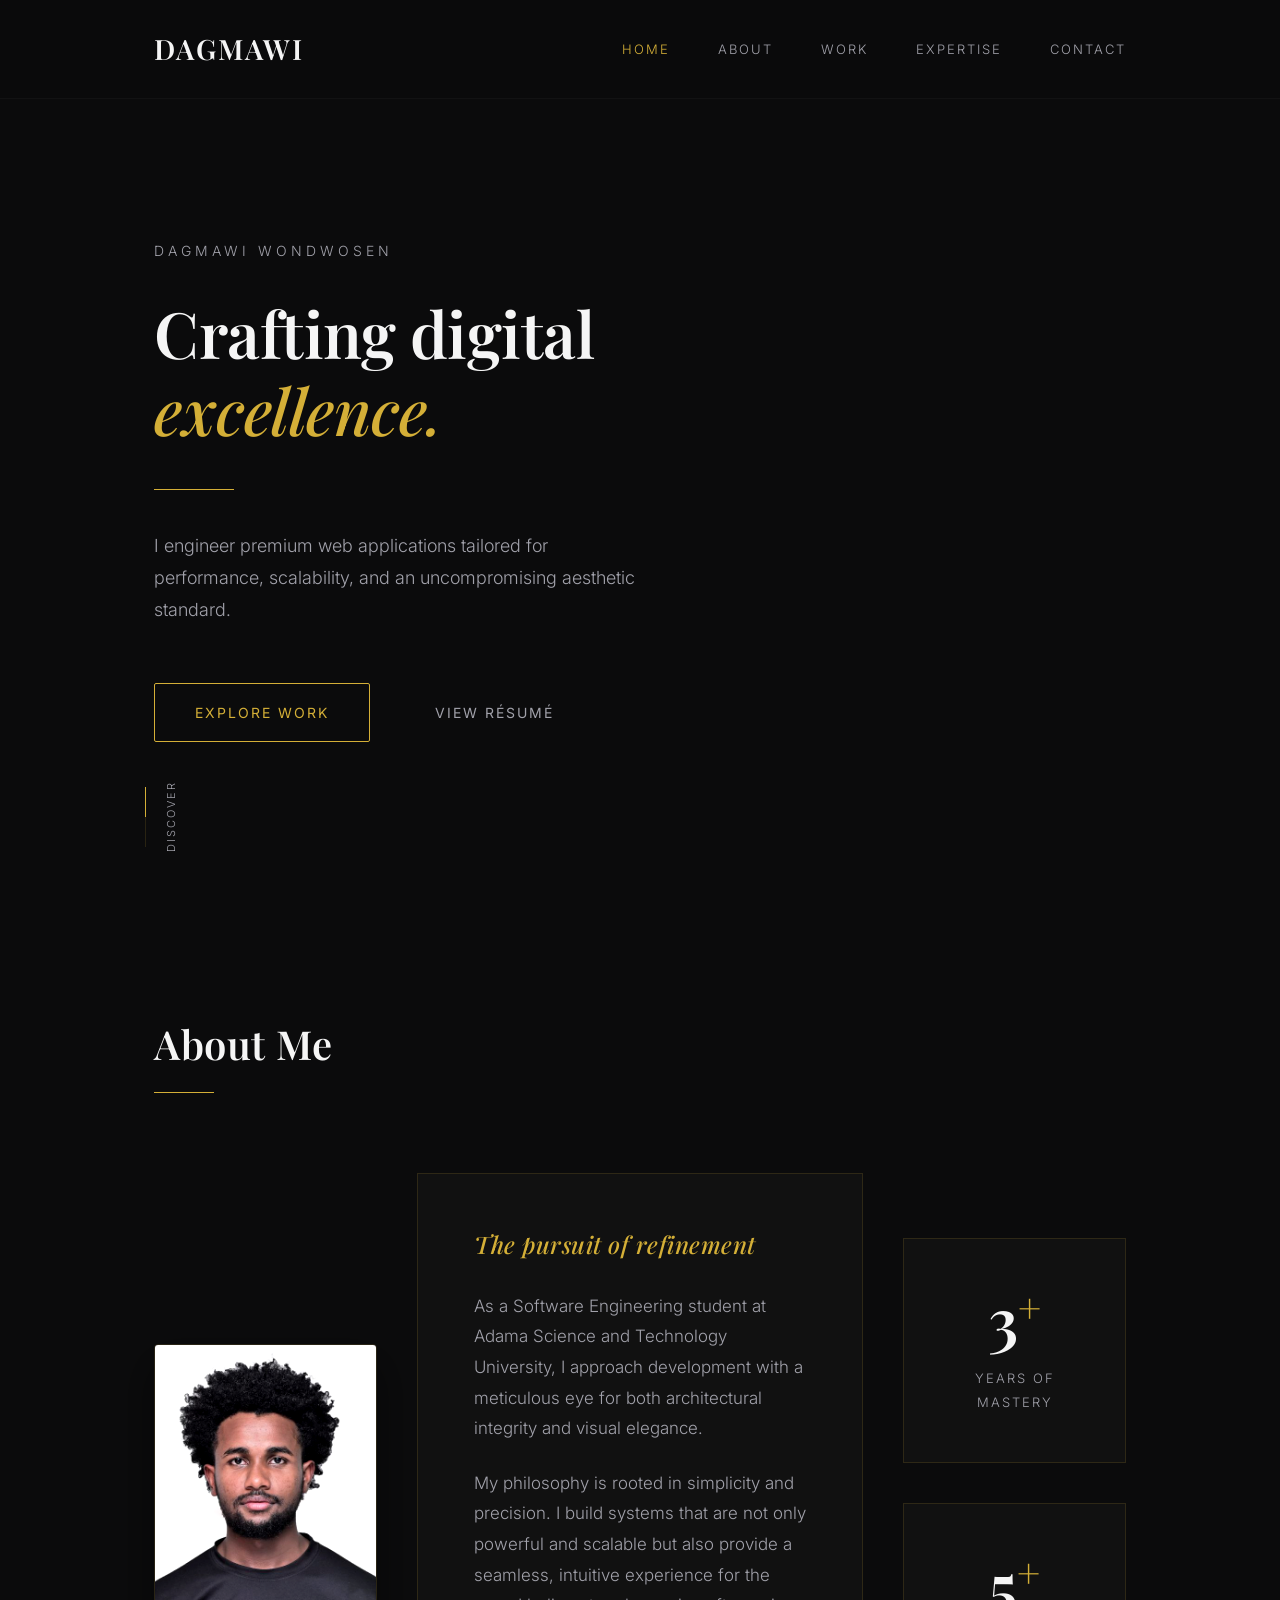
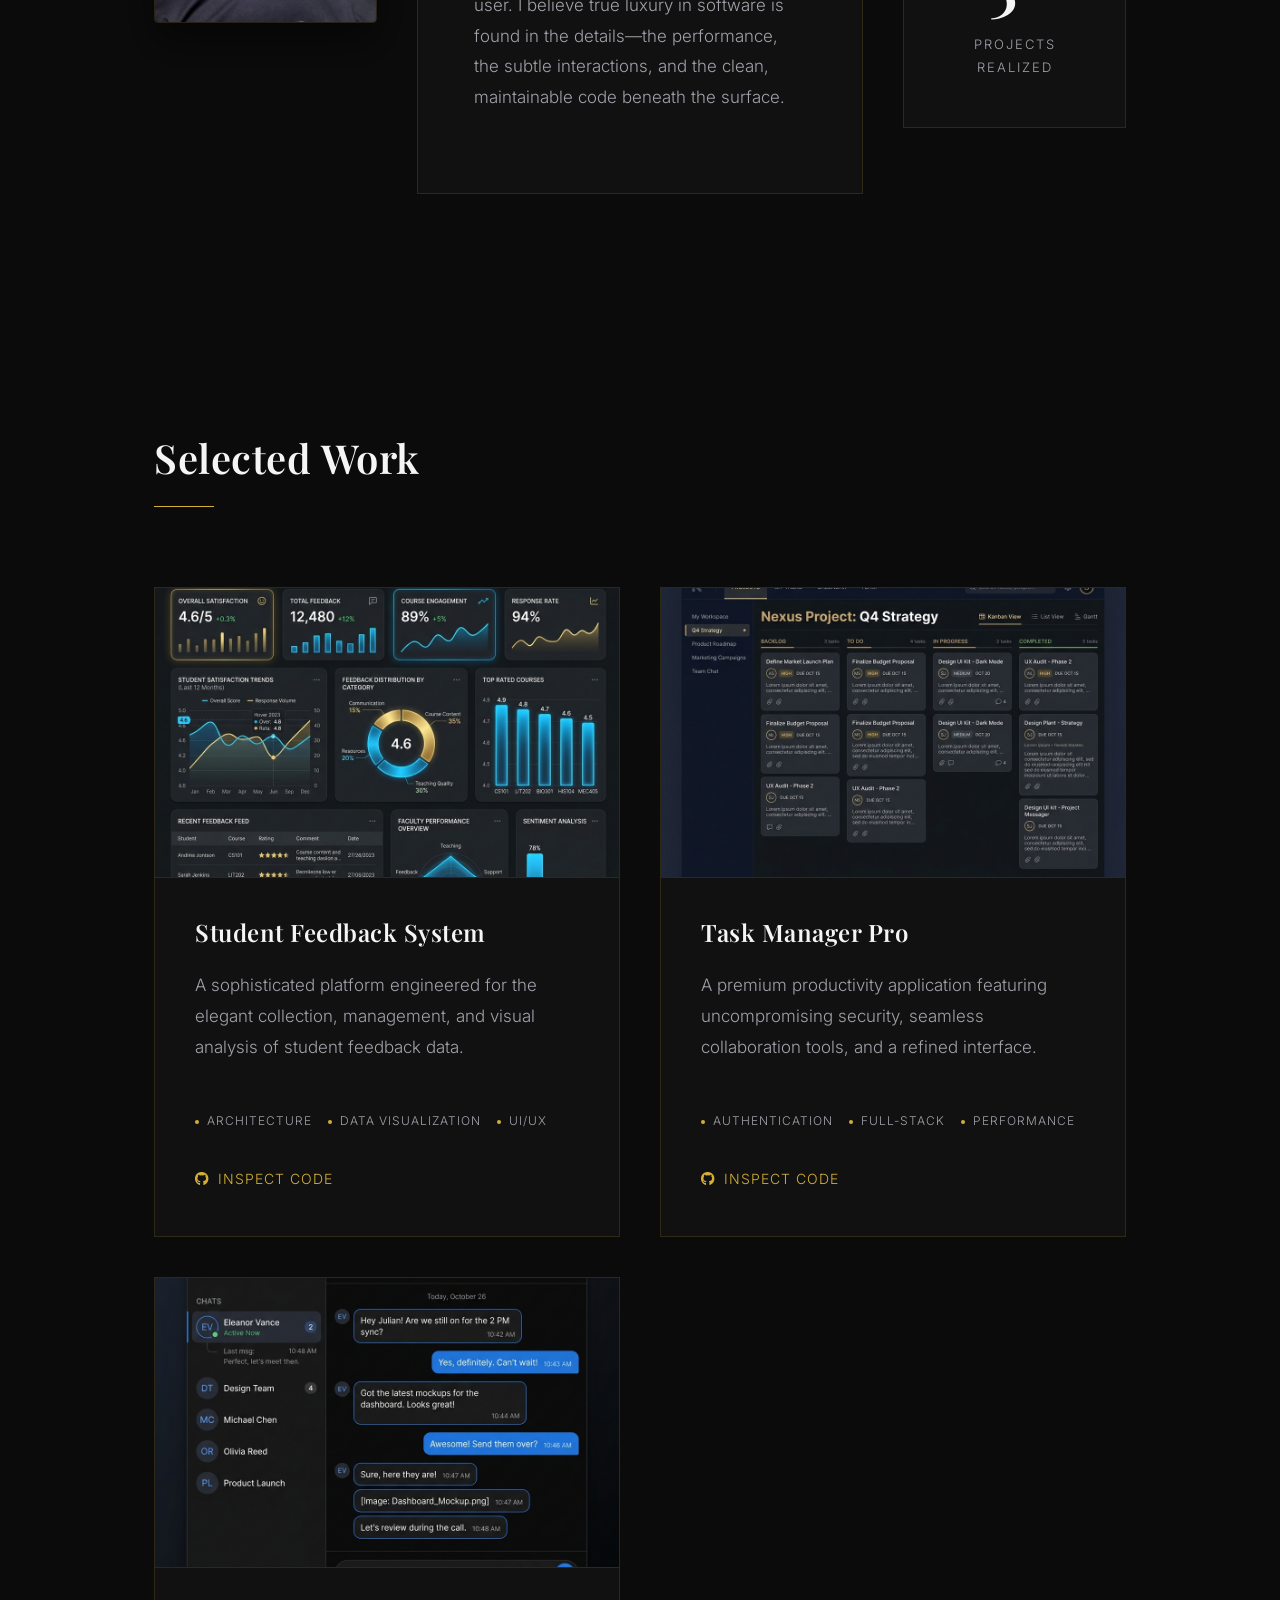
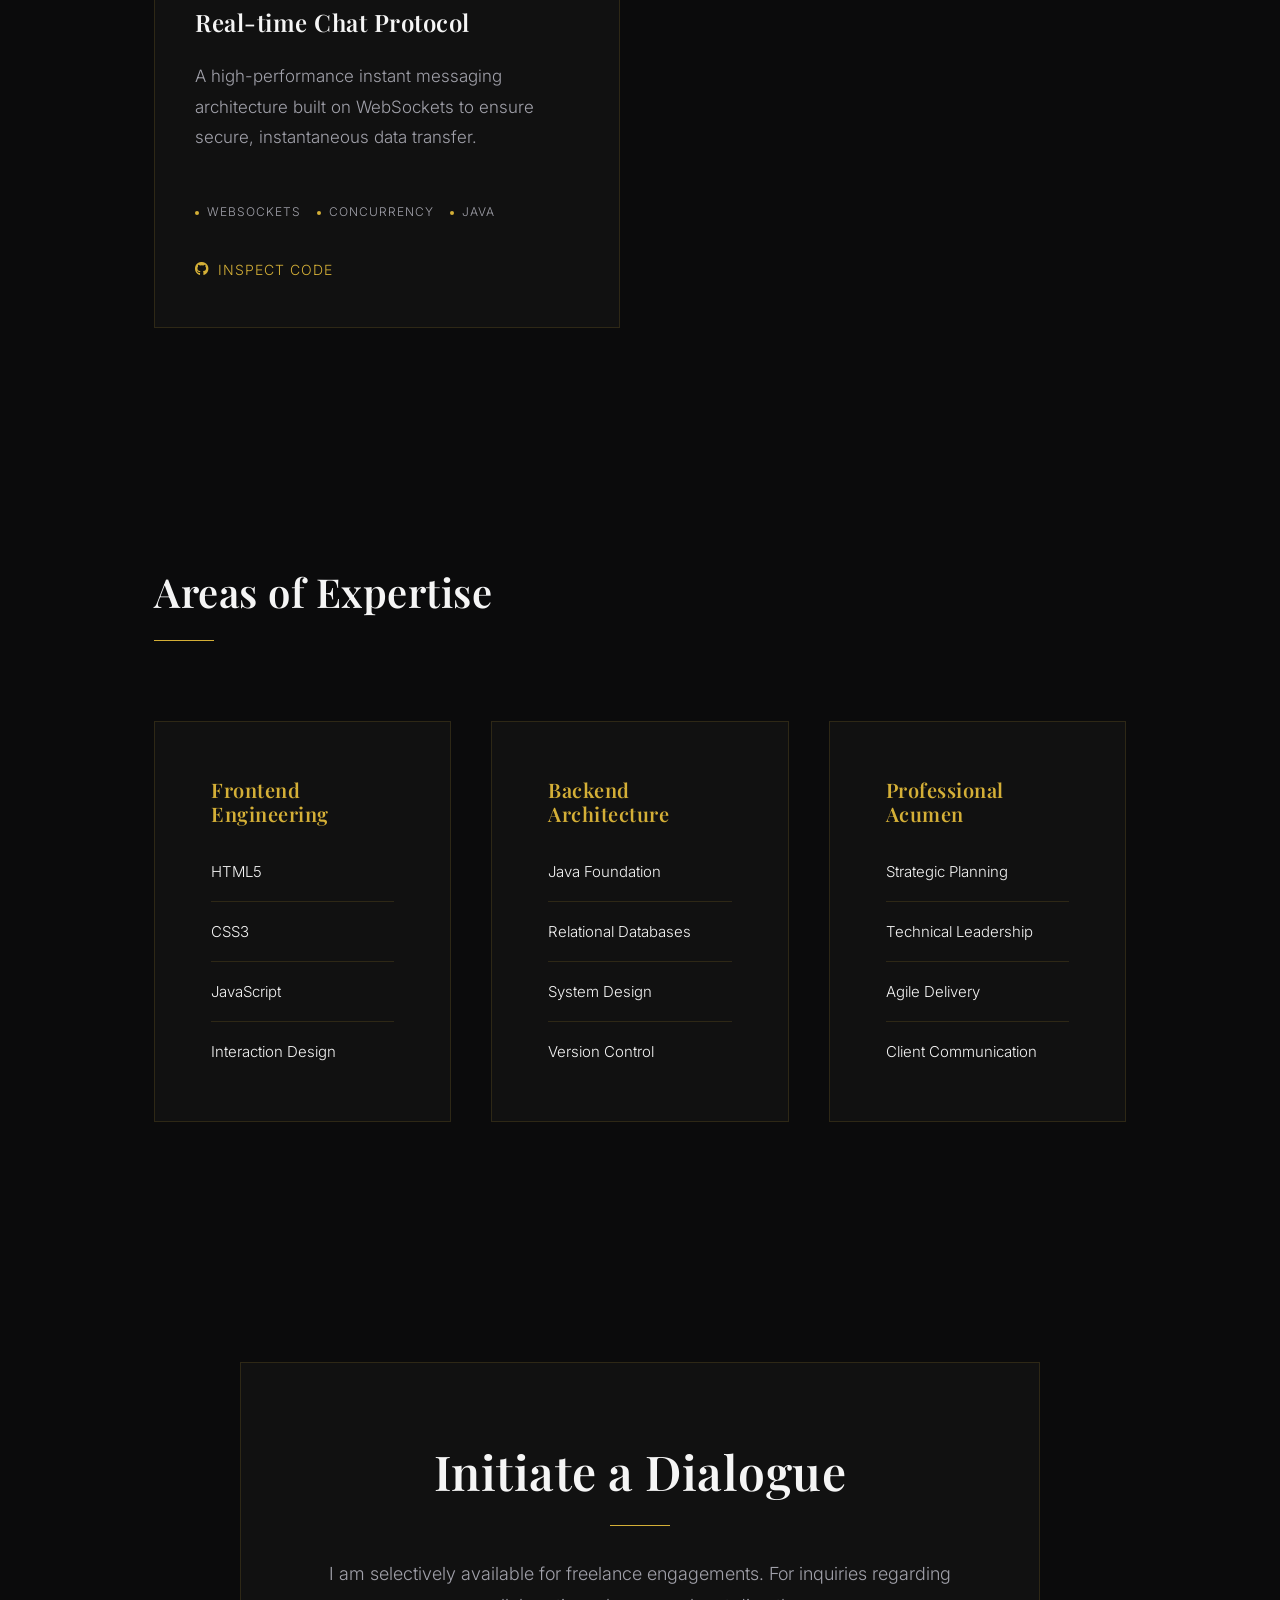
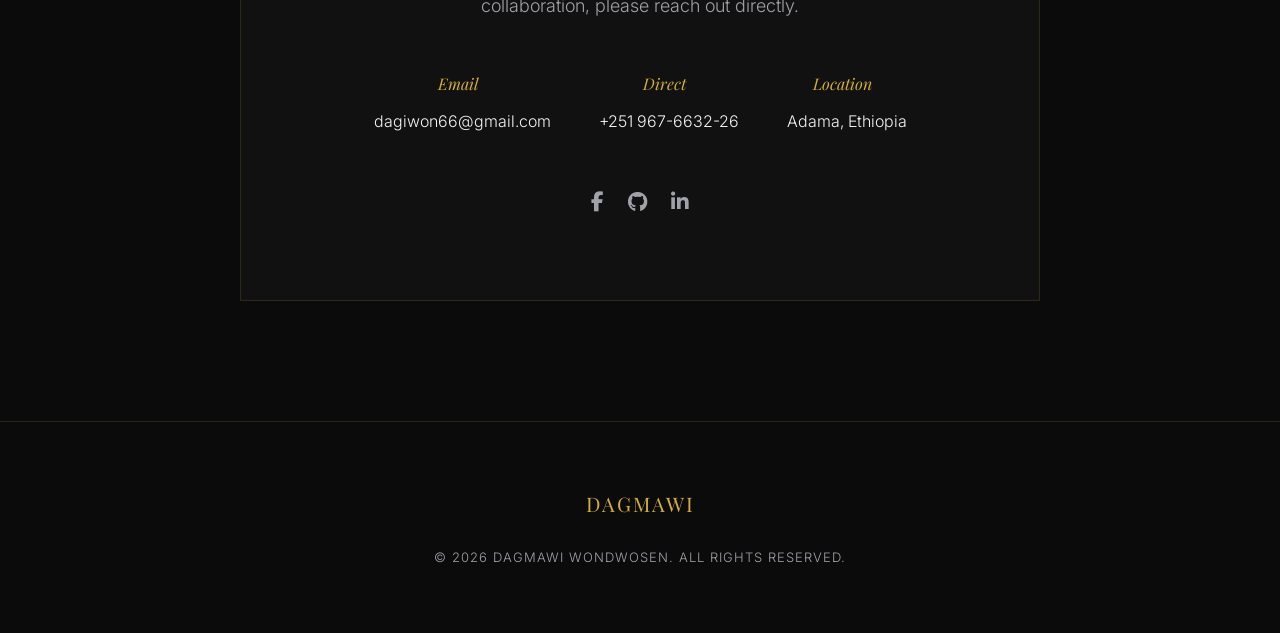
==== commit ccd3a3b3: "Update Portfolio To be Responsive on any device" ====
--- a/index.html
+++ b/index.html
@@ -71,7 +71,10 @@
             </div>
             
             <div class="about-grid">
-                <div class="about-text luxury-card reveal-up">
+                <div class="about-image-container reveal-up">
+                    <img src="images/profile.jpg" alt="Dagmawi Wondwosen" class="profile-image">
+                </div>
+                <div class="about-text luxury-card reveal-up delay-1">
                     <h3>The pursuit of refinement</h3>
                     <p>As a Software Engineering student at Adama Science and Technology University, I approach development with a meticulous eye for both architectural integrity and visual elegance.</p>
                     <p>My philosophy is rooted in simplicity and precision. I build systems that are not only powerful and scalable but also provide a seamless, intuitive experience for the user. I believe true luxury in software is found in the details—the performance, the subtle interactions, and the clean, maintainable code beneath the surface.</p>
@@ -99,6 +102,9 @@
             <div class="project-showcase">
                 <!-- Project 1 -->
                 <div class="project-card luxury-card reveal-up">
+                    <div class="project-image-wrapper">
+                        <img src="images/project1.png" alt="Student Feedback System" class="project-image">
+                    </div>
                     <div class="project-content">
                         <h3>Student Feedback System</h3>
                         <p>A sophisticated platform engineered for the elegant collection, management, and visual analysis of student feedback data.</p>
@@ -117,6 +123,9 @@
 
                 <!-- Project 2 -->
                 <div class="project-card luxury-card reveal-up delay-1">
+                    <div class="project-image-wrapper">
+                        <img src="images/project2.png" alt="Task Manager Pro" class="project-image">
+                    </div>
                     <div class="project-content">
                         <h3>Task Manager Pro</h3>
                         <p>A premium productivity application featuring uncompromising security, seamless collaboration tools, and a refined interface.</p>
@@ -135,6 +144,9 @@
 
                 <!-- Project 3 -->
                 <div class="project-card luxury-card reveal-up delay-2">
+                    <div class="project-image-wrapper">
+                        <img src="images/project3.png" alt="Real-time Chat Protocol" class="project-image">
+                    </div>
                     <div class="project-content">
                         <h3>Real-time Chat Protocol</h3>
                         <p>A high-performance instant messaging architecture built on WebSockets to ensure secure, instantaneous data transfer.</p>
--- a/style.css
+++ b/style.css
@@ -339,8 +339,35 @@
 /* About Section */
 .about-grid {
     display: grid;
-    grid-template-columns: 2.5fr 1fr;
+    grid-template-columns: 1fr 2fr 1fr;
     gap: 40px;
+    align-items: center;
+}
+
+.about-image-container {
+    width: 100%;
+    height: 100%;
+    display: flex;
+    justify-content: center;
+    align-items: center;
+}
+
+.profile-image {
+    width: 100%;
+    max-width: 300px;
+    aspect-ratio: 4/5;
+    object-fit: cover;
+    border-radius: 4px;
+    border: 1px solid var(--border-subtle);
+    box-shadow: 0 20px 40px rgba(0,0,0,0.5);
+    filter: grayscale(20%) contrast(1.1);
+    transition: filter 0.5s ease, transform 0.5s ease, border-color 0.5s ease;
+}
+
+.profile-image:hover {
+    filter: grayscale(0%) contrast(1);
+    transform: translateY(-5px);
+    border-color: rgba(212, 175, 55, 0.4);
 }
 
 .about-text h3 {
@@ -395,6 +422,33 @@
 .project-card {
     display: flex;
     flex-direction: column;
+    padding: 0;
+    overflow: hidden;
+}
+
+.project-image-wrapper {
+    width: 100%;
+    aspect-ratio: 16/10;
+    overflow: hidden;
+    border-bottom: 1px solid var(--border-subtle);
+}
+
+.project-image {
+    width: 100%;
+    height: 100%;
+    object-fit: cover;
+    transition: transform 0.7s ease;
+}
+
+.project-card:hover .project-image {
+    transform: scale(1.05);
+}
+
+.project-content {
+    padding: 40px;
+    display: flex;
+    flex-direction: column;
+    flex-grow: 1;
 }
 
 .project-content h3 {
@@ -566,20 +620,56 @@
 /* Responsive */
 @media (max-width: 968px) {
     .section-spacing { padding: 80px 5%; }
-    h1 { font-size: 48px; }
+    h2 { font-size: 36px; }
     .about-grid { grid-template-columns: 1fr; }
     .stats-container { flex-direction: row; gap: 24px; }
     .stat-box { flex: 1; padding: 32px; }
 }
 
 @media (max-width: 768px) {
-    .nav-links { display: none; }
-    .menu-toggle { display: block; }
-    
-    .hero-actions { flex-direction: column; align-items: flex-start; }
+    .section-spacing { padding: 60px 5%; }
+    
+    /* Mobile Navigation */
+    .menu-toggle { display: block; z-index: 1000; position: relative; }
+    .nav-links {
+        position: fixed;
+        top: 0;
+        right: -100%;
+        width: 250px;
+        height: 100vh;
+        background-color: rgba(11, 11, 12, 0.98);
+        flex-direction: column;
+        justify-content: center;
+        align-items: center;
+        transition: right 0.4s cubic-bezier(0.16, 1, 0.3, 1);
+        z-index: 999;
+        border-left: 1px solid var(--border-subtle);
+        box-shadow: -10px 0 30px rgba(0,0,0,0.5);
+    }
+    .nav-links.nav-active { right: 0; }
+    .nav-links li { margin: 24px 0; }
+    
+    .hero .description { font-size: 16px; margin-bottom: 40px; }
+    .hero-actions { flex-direction: column; align-items: stretch; gap: 16px; }
+    .hero-actions .btn { width: 100%; text-align: center; }
+    
     .contact-links { flex-direction: column; gap: 32px; }
     .luxury-card { padding: 32px; }
-}
+    
+    .project-showcase { grid-template-columns: 1fr; }
+    .skills-grid { grid-template-columns: 1fr; }
+    
+    .contact-info h2 { font-size: 32px; }
+}
+
 @media (max-width: 480px) {
+    .section-spacing { padding: 50px 5%; }
     .stats-container { flex-direction: column; }
+    h2 { font-size: 28px; }
+    .luxury-card { padding: 24px; }
+    .stat-box { padding: 24px; }
+    .project-content { padding: 24px; }
+    .btn { padding: 14px 24px; }
+    .hero-content { margin-top: 40px; }
+    .profile-image { max-width: 100%; }
 }
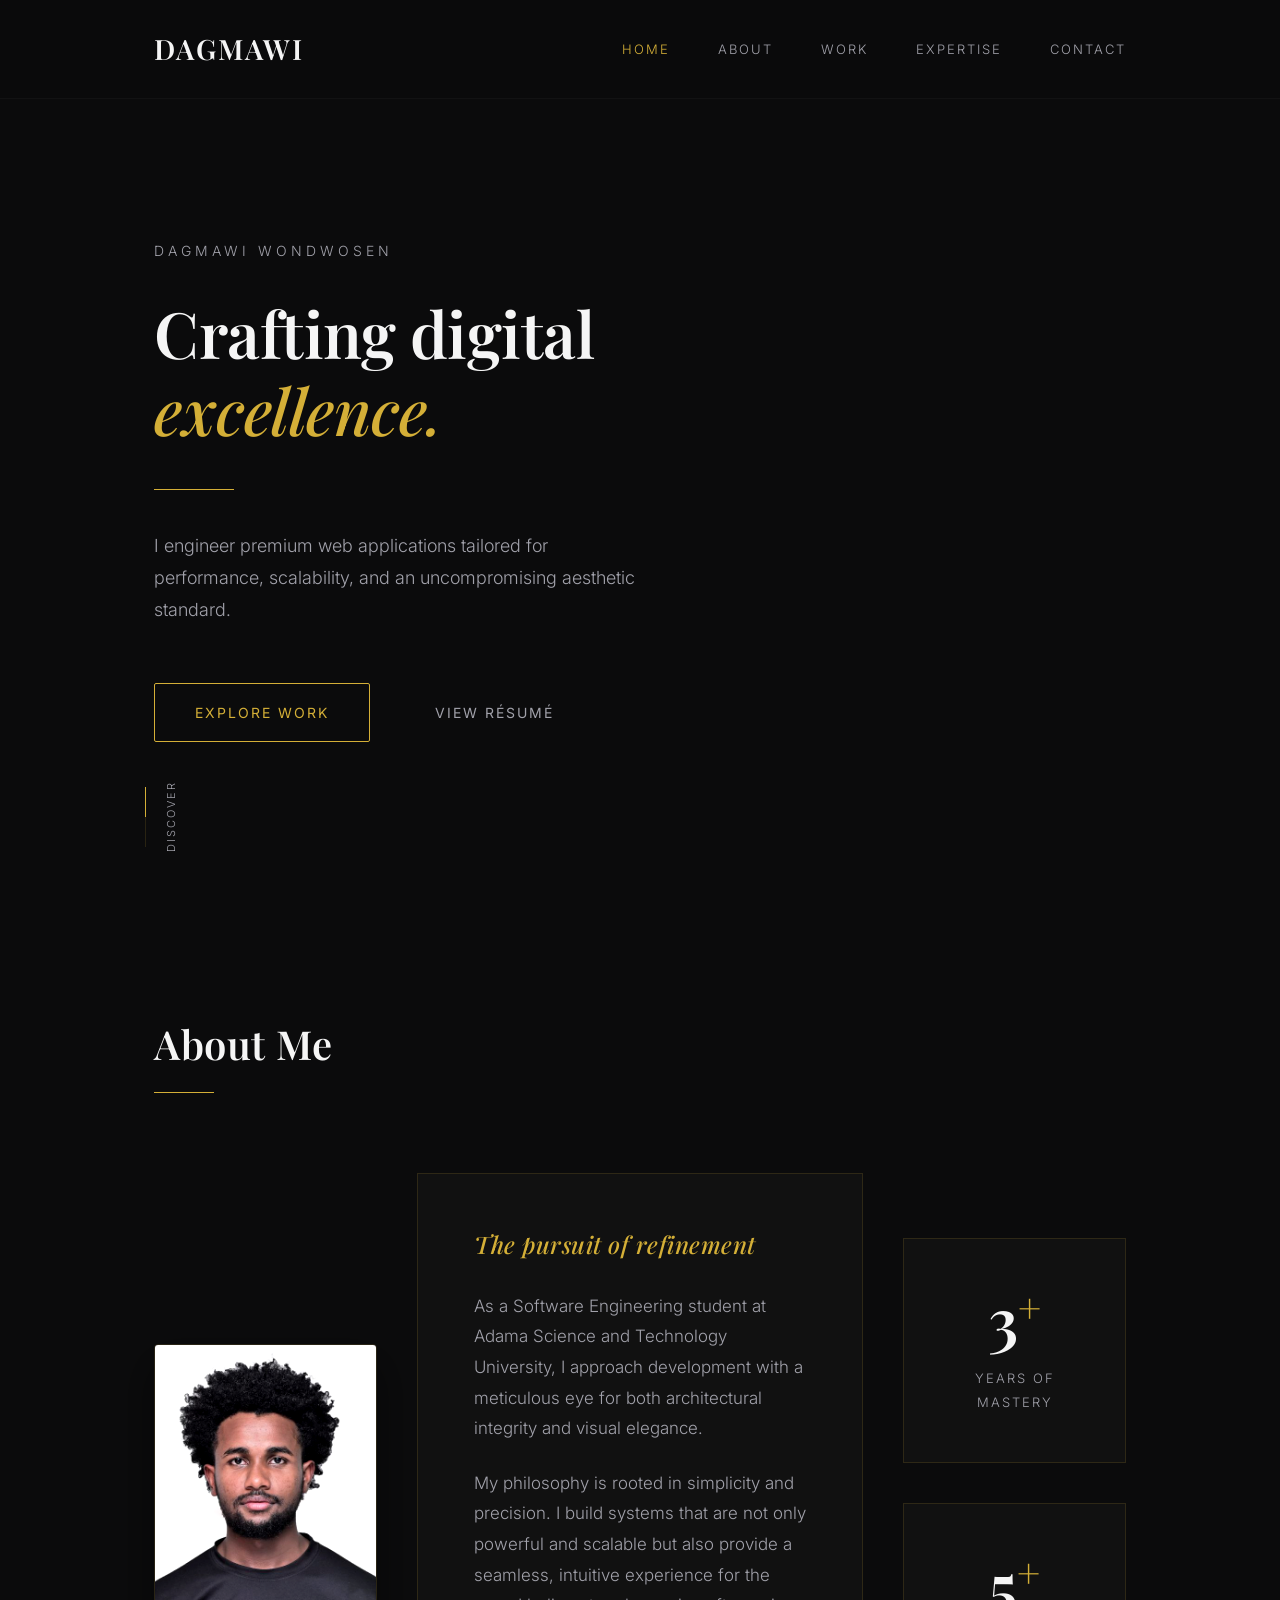
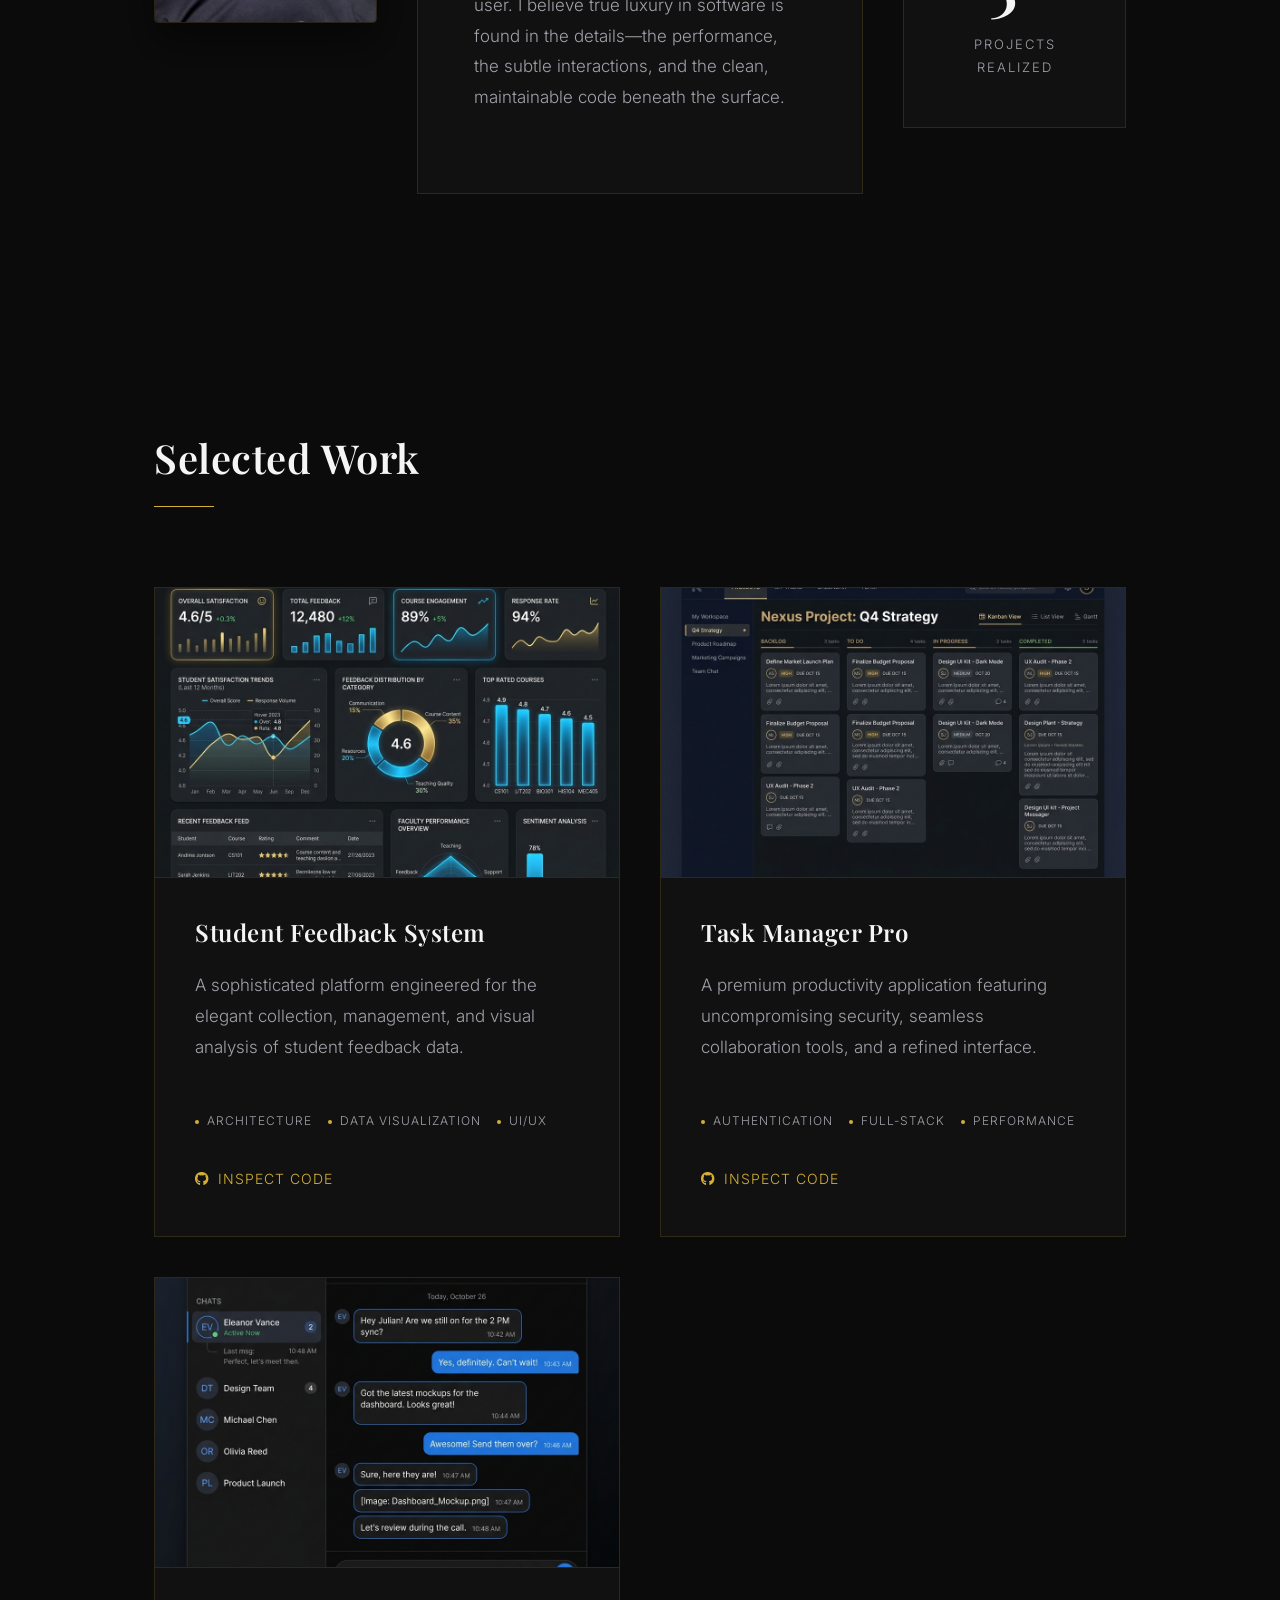
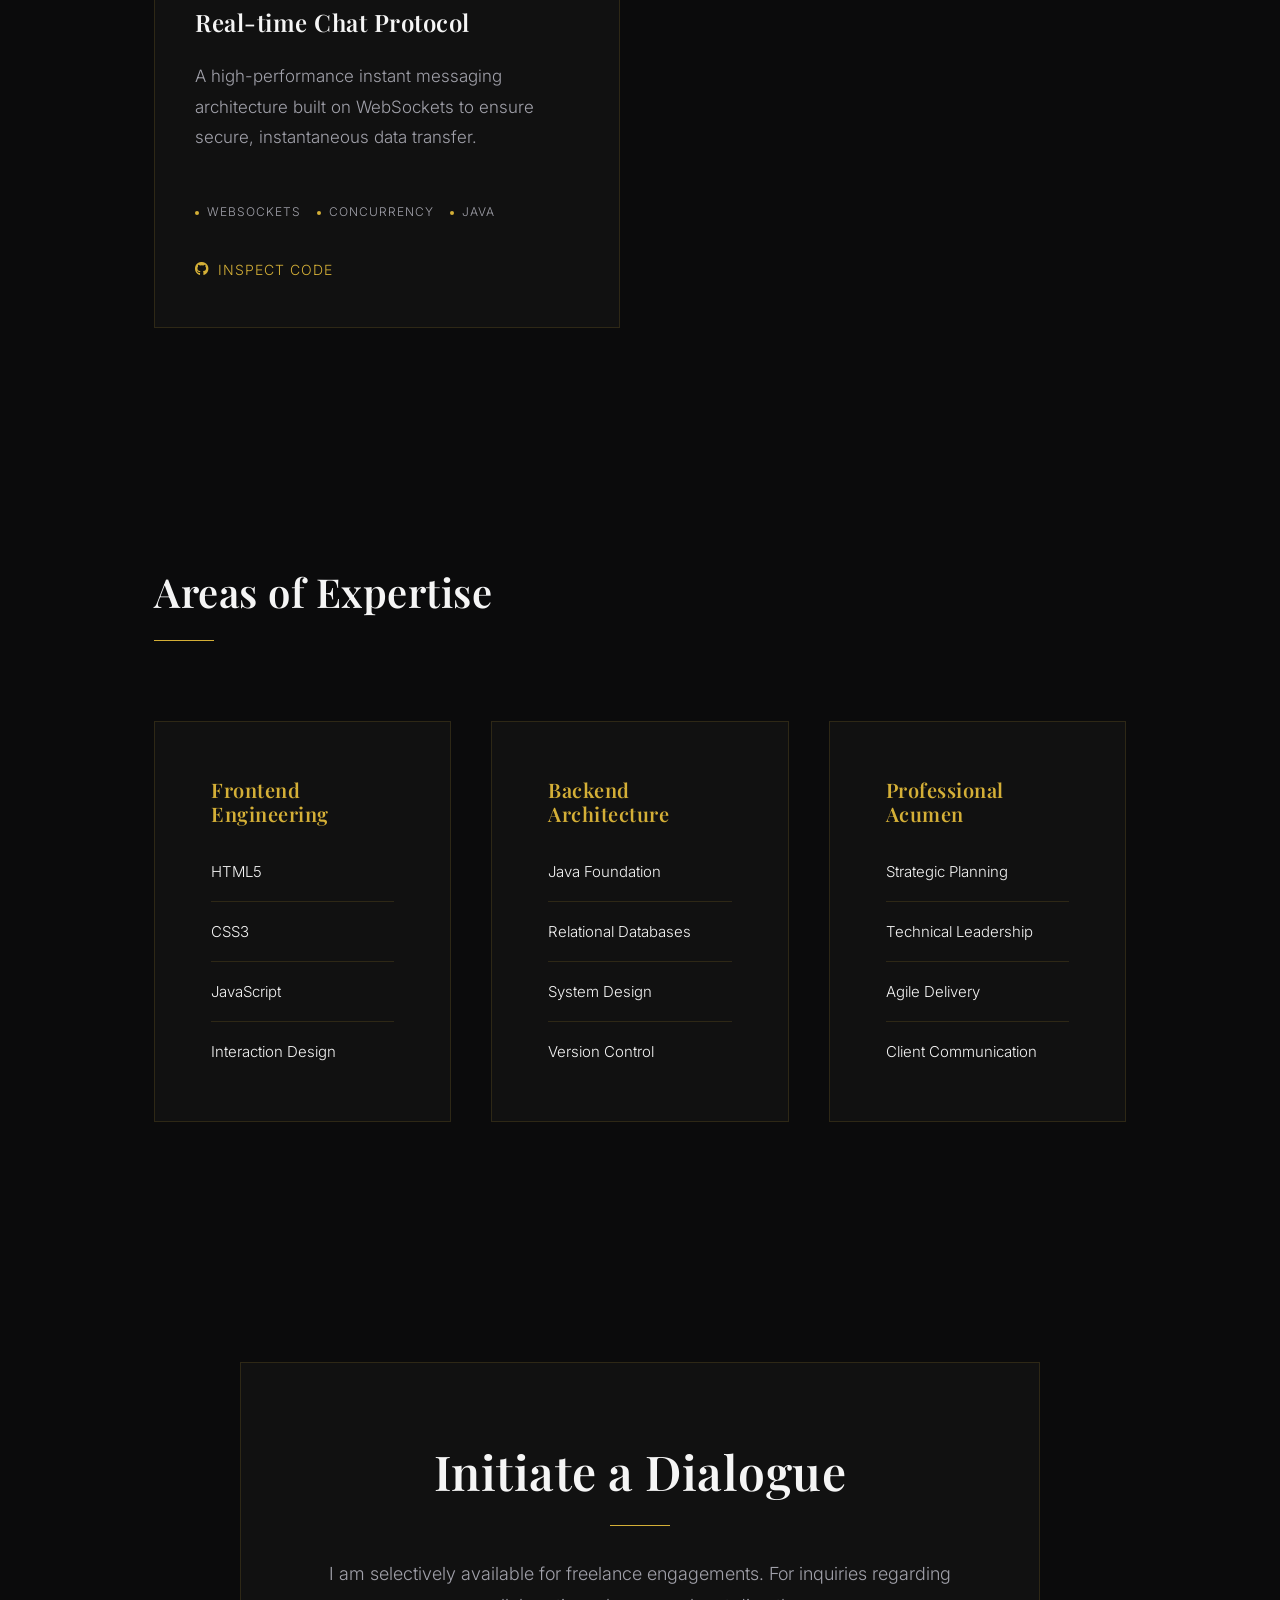
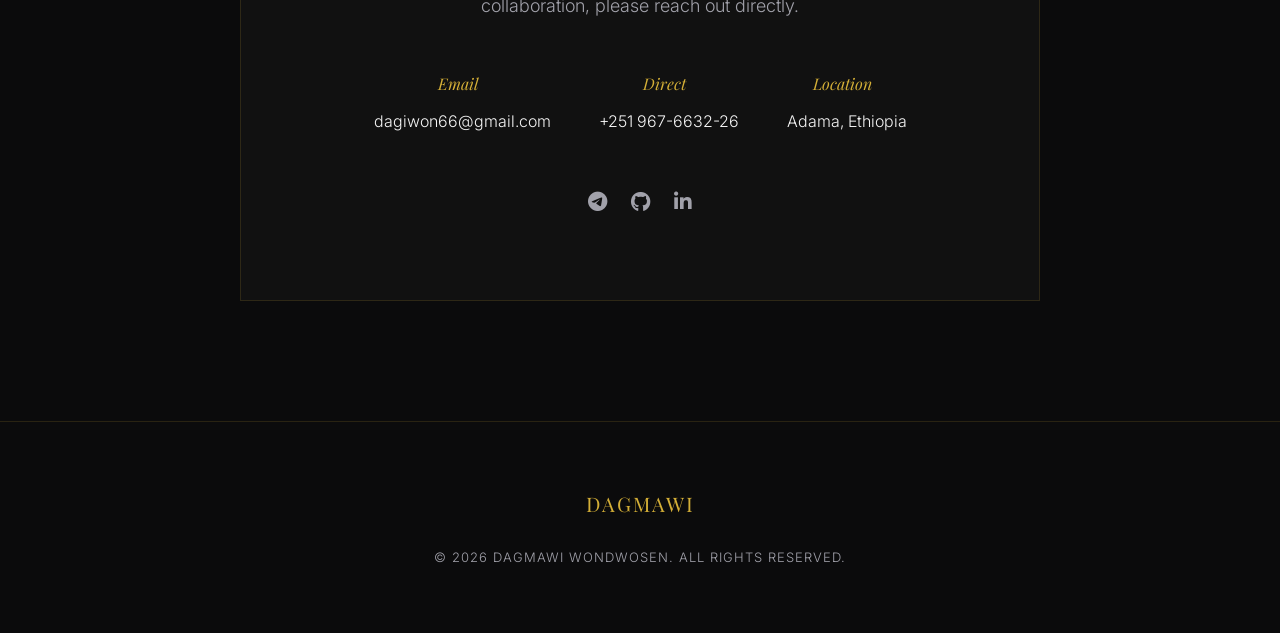
==== commit b3c63107: "adding contact link and some enhancement" ====
--- a/index.html
+++ b/index.html
@@ -1,5 +1,6 @@
 <!DOCTYPE html>
 <html lang="en">
+
 <head>
     <meta charset="UTF-8">
     <meta name="viewport" content="width=device-width, initial-scale=1.0">
@@ -7,12 +8,15 @@
     <!-- Fonts -->
     <link rel="preconnect" href="https://fonts.googleapis.com">
     <link rel="preconnect" href="https://fonts.gstatic.com" crossorigin>
-    <link href="https://fonts.googleapis.com/css2?family=Inter:wght@300;400;500&family=Playfair+Display:ital,wght@0,500;0,600;0,700;1,500&display=swap" rel="stylesheet">
+    <link
+        href="https://fonts.googleapis.com/css2?family=Inter:wght@300;400;500&family=Playfair+Display:ital,wght@0,500;0,600;0,700;1,500&display=swap"
+        rel="stylesheet">
     <!-- Icons -->
     <link rel="stylesheet" href="https://cdnjs.cloudflare.com/ajax/libs/font-awesome/6.5.0/css/all.min.css">
     <!-- CSS -->
     <link rel="stylesheet" href="style.css">
 </head>
+
 <body>
 
     <!-- Header & Navigation -->
@@ -44,7 +48,8 @@
                     </h1>
                     <div class="gold-line reveal-up delay-2"></div>
                     <p class="description reveal-up delay-3">
-                        I engineer premium web applications tailored for performance, scalability, and an uncompromising aesthetic standard.
+                        I engineer premium web applications tailored for performance, scalability, and an uncompromising
+                        aesthetic standard.
                     </p>
                     <div class="hero-actions reveal-up delay-4">
                         <a href="#projects" class="btn primary-btn">
@@ -56,7 +61,7 @@
                     </div>
                 </div>
             </div>
-            
+
             <div class="scroll-indicator">
                 <div class="scroll-line"></div>
                 <span>Discover</span>
@@ -69,15 +74,19 @@
                 <h2>About Me</h2>
                 <div class="gold-divider"></div>
             </div>
-            
+
             <div class="about-grid">
                 <div class="about-image-container reveal-up">
                     <img src="images/profile.jpg" alt="Dagmawi Wondwosen" class="profile-image">
                 </div>
                 <div class="about-text luxury-card reveal-up delay-1">
                     <h3>The pursuit of refinement</h3>
-                    <p>As a Software Engineering student at Adama Science and Technology University, I approach development with a meticulous eye for both architectural integrity and visual elegance.</p>
-                    <p>My philosophy is rooted in simplicity and precision. I build systems that are not only powerful and scalable but also provide a seamless, intuitive experience for the user. I believe true luxury in software is found in the details—the performance, the subtle interactions, and the clean, maintainable code beneath the surface.</p>
+                    <p>As a Software Engineering student at Adama Science and Technology University, I approach
+                        development with a meticulous eye for both architectural integrity and visual elegance.</p>
+                    <p>My philosophy is rooted in simplicity and precision. I build systems that are not only powerful
+                        and scalable but also provide a seamless, intuitive experience for the user. I believe true
+                        luxury in software is found in the details—the performance, the subtle interactions, and the
+                        clean, maintainable code beneath the surface.</p>
                 </div>
                 <div class="stats-container">
                     <div class="stat-box luxury-card reveal-up delay-1">
@@ -98,7 +107,7 @@
                 <h2>Selected Work</h2>
                 <div class="gold-divider"></div>
             </div>
-            
+
             <div class="project-showcase">
                 <!-- Project 1 -->
                 <div class="project-card luxury-card reveal-up">
@@ -107,14 +116,16 @@
                     </div>
                     <div class="project-content">
                         <h3>Student Feedback System</h3>
-                        <p>A sophisticated platform engineered for the elegant collection, management, and visual analysis of student feedback data.</p>
+                        <p>A sophisticated platform engineered for the elegant collection, management, and visual
+                            analysis of student feedback data.</p>
                         <div class="project-tags">
                             <span>Architecture</span>
                             <span>Data Visualization</span>
                             <span>UI/UX</span>
                         </div>
                         <div class="project-links mt-32">
-                             <a href="https://github.com/dreykov69/Student-Feedback-and-evaluation-System" target="_blank" rel="noopener noreferrer" class="btn-text">
+                            <a href="https://github.com/dreykov69/Student-Feedback-and-evaluation-System"
+                                target="_blank" rel="noopener noreferrer" class="btn-text">
                                 <i class="fab fa-github"></i> Inspect Code
                             </a>
                         </div>
@@ -128,14 +139,16 @@
                     </div>
                     <div class="project-content">
                         <h3>Task Manager Pro</h3>
-                        <p>A premium productivity application featuring uncompromising security, seamless collaboration tools, and a refined interface.</p>
+                        <p>A premium productivity application featuring uncompromising security, seamless collaboration
+                            tools, and a refined interface.</p>
                         <div class="project-tags">
                             <span>Authentication</span>
                             <span>Full-Stack</span>
                             <span>Performance</span>
                         </div>
                         <div class="project-links mt-32">
-                            <a href="https://github.com/dreykov69/Task-Manager" target="_blank" rel="noopener noreferrer" class="btn-text">
+                            <a href="https://github.com/dreykov69/Task-Manager" target="_blank"
+                                rel="noopener noreferrer" class="btn-text">
                                 <i class="fab fa-github"></i> Inspect Code
                             </a>
                         </div>
@@ -149,14 +162,16 @@
                     </div>
                     <div class="project-content">
                         <h3>Real-time Chat Protocol</h3>
-                        <p>A high-performance instant messaging architecture built on WebSockets to ensure secure, instantaneous data transfer.</p>
+                        <p>A high-performance instant messaging architecture built on WebSockets to ensure secure,
+                            instantaneous data transfer.</p>
                         <div class="project-tags">
                             <span>WebSockets</span>
                             <span>Concurrency</span>
                             <span>Java</span>
                         </div>
-                         <div class="project-links mt-32">
-                            <a href="https://github.com/dreykov69/Chat-App" target="_blank" rel="noopener noreferrer" class="btn-text">
+                        <div class="project-links mt-32">
+                            <a href="https://github.com/dreykov69/Chat-App" target="_blank" rel="noopener noreferrer"
+                                class="btn-text">
                                 <i class="fab fa-github"></i> Inspect Code
                             </a>
                         </div>
@@ -167,11 +182,11 @@
 
         <!-- Skills Section -->
         <section id="skills" class="skills section-spacing">
-             <div class="section-header reveal-up">
+            <div class="section-header reveal-up">
                 <h2>Areas of Expertise</h2>
                 <div class="gold-divider"></div>
             </div>
-            
+
             <div class="skills-grid">
                 <div class="skill-category luxury-card reveal-up">
                     <h3>Frontend Engineering</h3>
@@ -209,8 +224,9 @@
                 <div class="contact-info">
                     <h2>Initiate a Dialogue</h2>
                     <div class="gold-divider center"></div>
-                    <p class="mt-32">I am selectively available for freelance engagements. For inquiries regarding collaboration, please reach out directly.</p>
-                    
+                    <p class="mt-32">I am selectively available for freelance engagements. For inquiries regarding
+                        collaboration, please reach out directly.</p>
+
                     <div class="contact-links mt-48">
                         <a href="mailto:dagiwon66@gmail.com" class="contact-item">
                             <span class="gold-accent">Email</span> dagiwon66@gmail.com
@@ -224,9 +240,12 @@
                     </div>
 
                     <div class="social-links mt-48">
-                        <a href="#" aria-label="Facebook"><i class="fab fa-facebook-f"></i></a>
-                        <a href="#" aria-label="Github"><i class="fab fa-github"></i></a>
-                        <a href="#" aria-label="LinkedIn"><i class="fab fa-linkedin-in"></i></a>
+                        <a href="https://t.me/Dagmawi69" target="_blank" rel="noopener noreferrer"
+                            aria-label="Telegram"><i class="fab fa-telegram"></i></a>
+                        <a href="https://github.com/dreykov69" target="_blank" rel="noopener noreferrer"
+                            aria-label="Github"><i class="fab fa-github"></i></a>
+                        <a href="https://www.linkedin.com/in/dagmawi-wondwosen-0b7346319/" target="_blank"
+                            rel="noopener noreferrer" aria-label="LinkedIn"><i class="fab fa-linkedin-in"></i></a>
                     </div>
                 </div>
             </div>
@@ -242,4 +261,5 @@
 
     <script src="script.js"></script>
 </body>
+
 </html>
